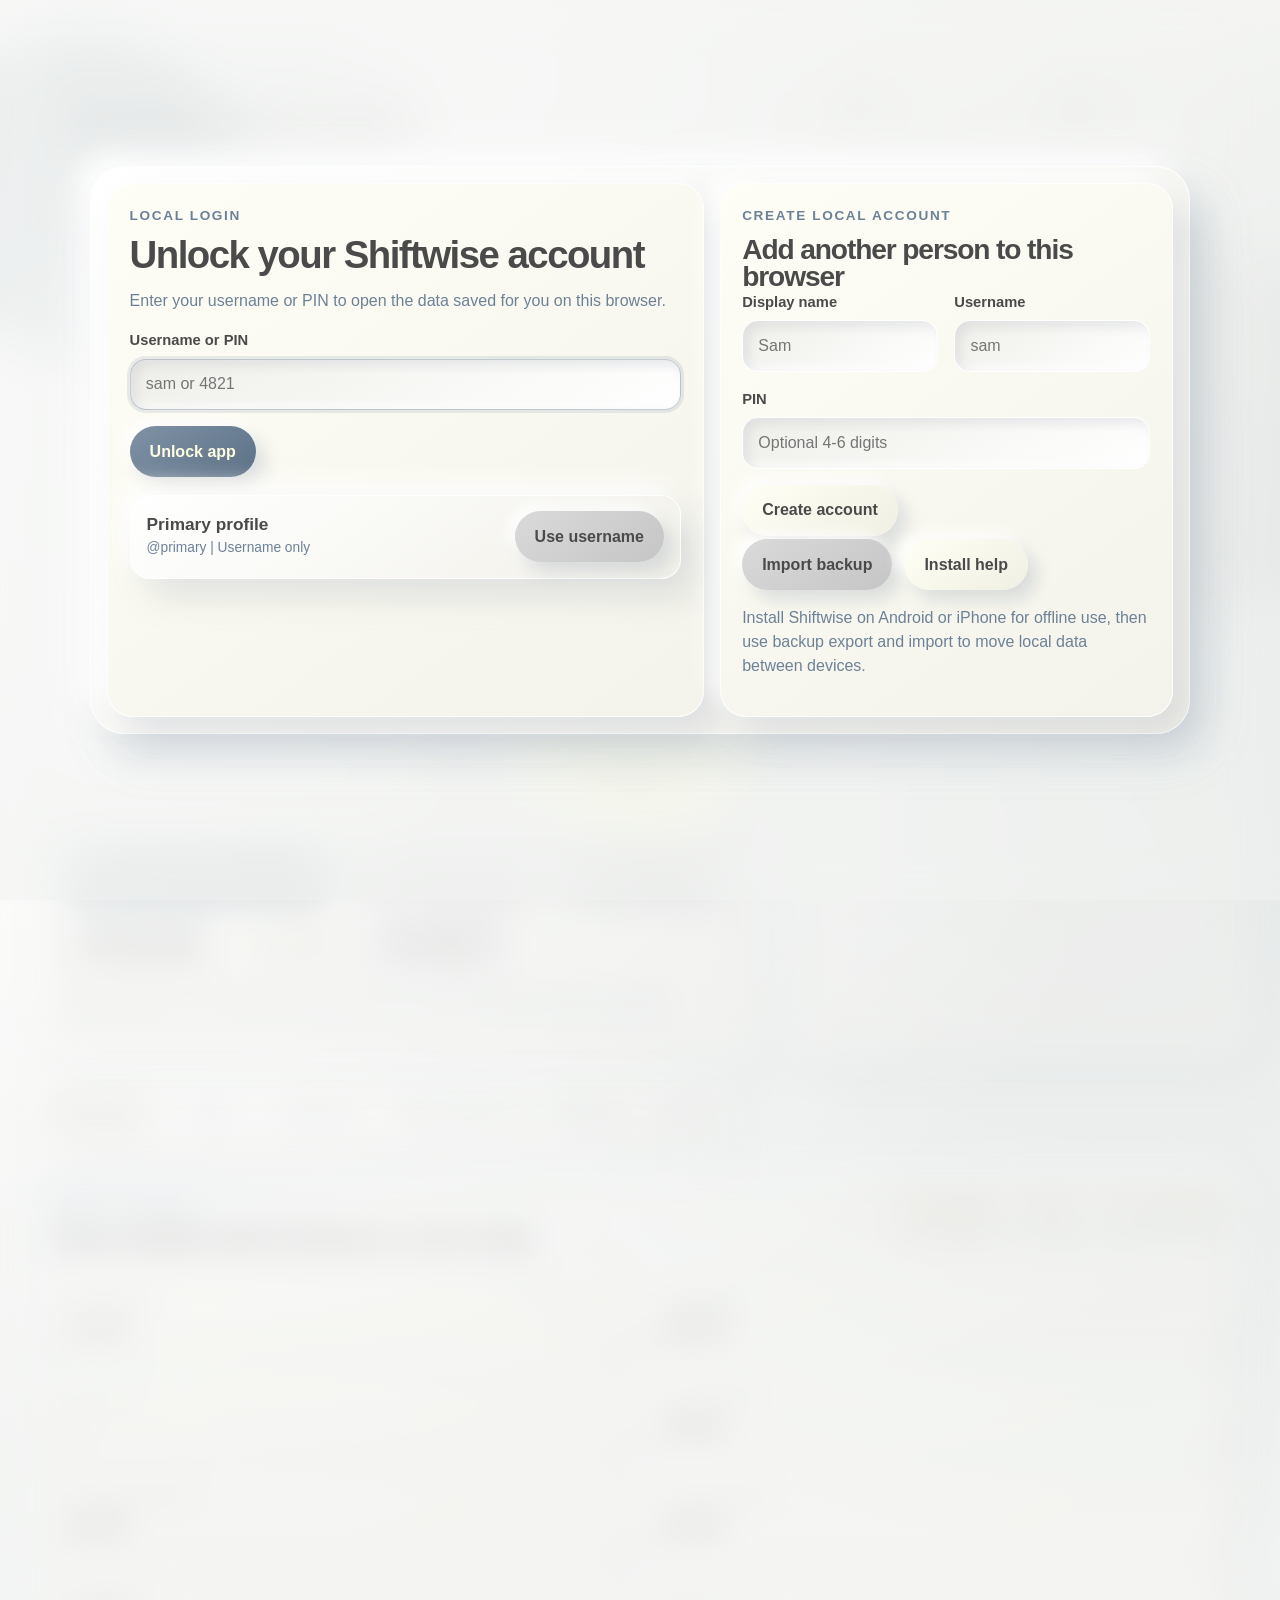
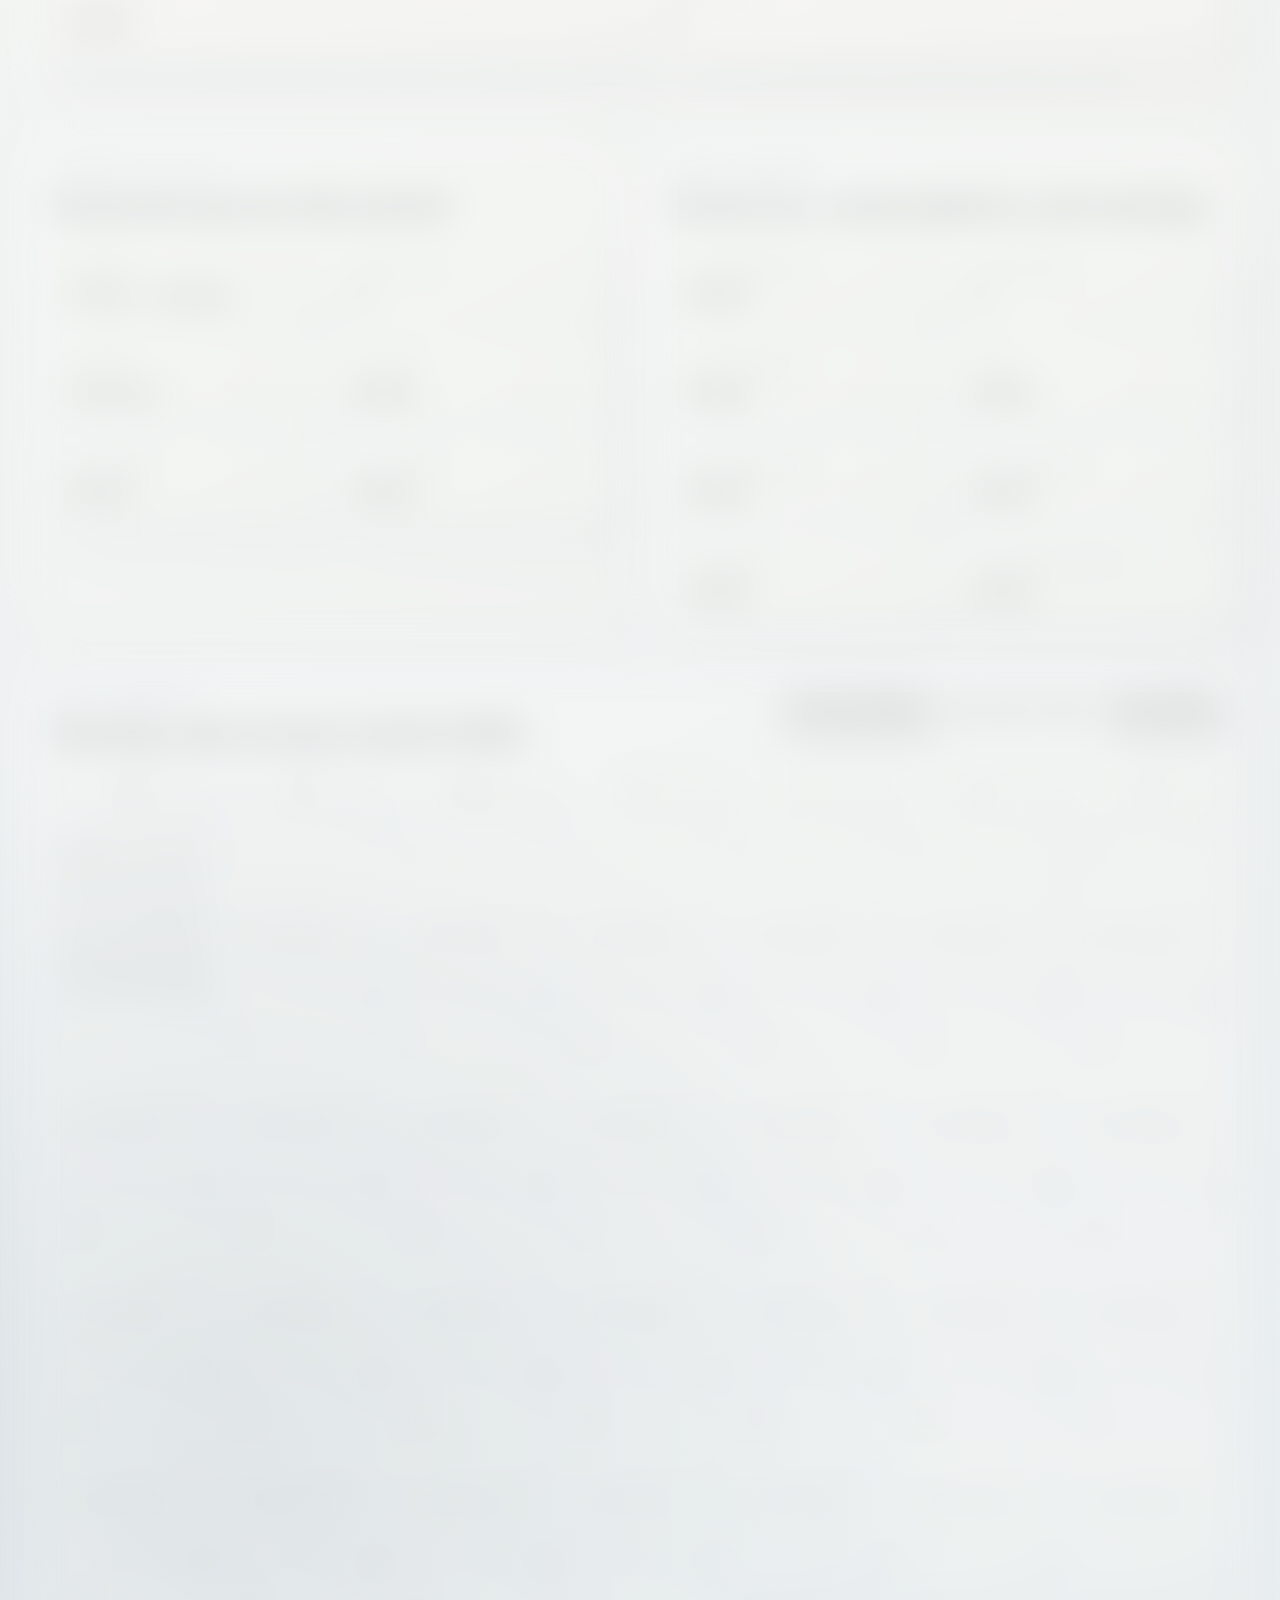
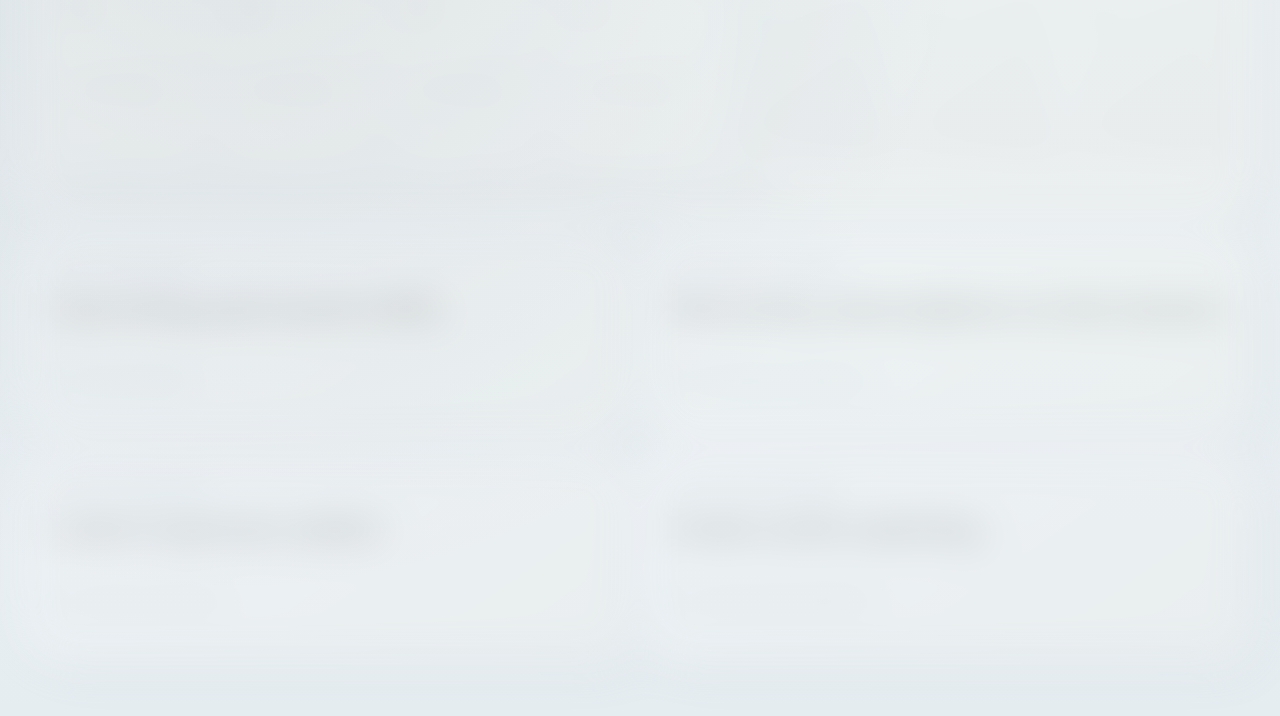
==== index.html @ 4233f2d9 "Add files via upload" ====
<!DOCTYPE html>
<html lang="en">
<head>
  <meta charset="UTF-8">
  <meta name="viewport" content="width=device-width, initial-scale=1.0, viewport-fit=cover">
  <meta name="description" content="Shiftwise AU is an award-guided pay, tax, and budget planner for Australian workers with shift tracking, subscriptions, savings goals, and offline-ready tools.">
  <meta name="theme-color" content="#fbfbf7">
  <meta name="apple-mobile-web-app-capable" content="yes">
  <meta name="apple-mobile-web-app-status-bar-style" content="black-translucent">
  <meta name="apple-mobile-web-app-title" content="Shiftwise AU">
  <title>Shiftwise AU</title>
  <link rel="manifest" href="manifest.webmanifest">
  <link rel="apple-touch-icon" href="assets/icon-192.png">
  <link rel="stylesheet" href="styles.css">
</head>
<body>
  <div class="ambient ambient-one"></div>
  <div class="ambient ambient-two"></div>
  <div class="ambient ambient-three"></div>

  <div class="login-shell hidden" id="loginShell">
    <section class="login-card">
      <div class="login-copy-pane">
        <p class="eyebrow">Local login</p>
        <h2 class="login-title">Unlock your Shiftwise account</h2>
        <p class="field-help">
          Enter your username or PIN to open the data saved for you on this browser.
        </p>
        <div class="status-banner login-status hidden" id="loginStatus"></div>

        <form class="login-form" id="loginForm">
          <label class="field field-span">
            <span>Username or PIN</span>
            <input autocomplete="username" name="credential" placeholder="sam or 4821" type="text">
          </label>

          <div class="compact-form-actions field-span">
            <button class="button primary-button" type="submit">Unlock app</button>
          </div>
        </form>

        <div class="login-account-list" id="loginAccountList"></div>
      </div>

      <div class="login-side">
        <p class="section-kicker">Create local account</p>
        <h3 class="login-side-title">Add another person to this browser</h3>

        <form class="compact-form" id="loginCreateForm">
          <label class="field">
            <span>Display name</span>
            <input name="displayName" placeholder="Sam" required type="text">
          </label>

          <label class="field">
            <span>Username</span>
            <input autocapitalize="off" name="username" placeholder="sam" required type="text">
          </label>

          <label class="field field-span">
            <span>PIN</span>
            <input inputmode="numeric" name="pin" placeholder="Optional 4-6 digits" type="password">
          </label>

          <div class="compact-form-actions field-span">
            <button class="button secondary-button" type="submit">Create account</button>
          </div>
        </form>

        <div class="compact-form-actions login-side-actions">
          <button class="button ghost-button" id="loginImportDataButton" type="button">Import backup</button>
          <button class="button secondary-button" id="loginInstallAppButton" type="button">Install app</button>
        </div>

        <p class="field-help">
          Install Shiftwise on Android or iPhone for offline use, then use backup export and import to move local data between devices.
        </p>
      </div>
    </section>
  </div>

  <header class="hero">
    <div class="hero-copy">
      <p class="eyebrow">Award-guided pay and budget planner</p>
      <h1>Shiftwise AU</h1>
      <p class="hero-text">
        Record the exact hourly rates from Fair Work before you enter shifts, then track gross pay,
        estimated tax, expenses, subscriptions, savings, and debts in one local-first dashboard.
      </p>

      <section class="profile-panel account-panel">
        <div class="profile-copy">
          <p class="section-kicker">Account</p>
          <h2 class="profile-title">Signed in on this browser</h2>
          <p class="field-help">
            Each local account keeps its own award setup, holidays, shifts, expenses, subscriptions,
            savings goals, and debts. Use switch account to return to the login page.
          </p>
        </div>

        <div class="profile-controls account-controls">
          <div class="account-summary" id="activeAccountSummary"></div>

          <div class="profile-delete-row account-actions">
            <button class="button secondary-button" id="lockAppButton" type="button">Switch account</button>
            <button class="button ghost-button" id="deleteProfileButton" type="button">Delete current account</button>
          </div>
        </div>
      </section>

      <div class="hero-actions">
        <a class="button primary-button" href="https://calculate.fairwork.gov.au/FindYourAward" rel="noreferrer" target="_blank">Open Fair Work Award Finder</a>
        <a class="button ghost-button" href="https://www.ato.gov.au/tax-rates-and-codes/tax-rates-australian-residents" rel="noreferrer" target="_blank">Check ATO tax rates</a>
        <button class="button ghost-button" id="exportDataButton" type="button">Download backup</button>
        <button class="button ghost-button" id="importDataButton" type="button">Import backup</button>
        <button class="button secondary-button" id="installAppButton" type="button">Install app</button>
        <button aria-pressed="false" class="button ghost-button theme-toggle-button" id="themeToggleButton" type="button">Dark mode</button>
      </div>
      <p class="hero-helper">
        Publish this over HTTPS and users can install it like an app on Android and iPhone, keep it available offline,
        and move their local data between devices with backup import and export.
      </p>
    </div>

    <div class="hero-metrics" id="heroMetrics"></div>
  </header>

  <main class="shell">
    <input accept=".json,application/json" class="hidden" id="importDataInput" type="file">
    <div class="status-banner hidden" id="appStatus"></div>

    <nav aria-label="Finance sections" class="tab-bar">
      <button class="tab-button is-active" data-tab="dashboard" type="button">Dashboard</button>
      <button class="tab-button" data-tab="salary" type="button">Salary</button>
      <button class="tab-button" data-tab="expenses" type="button">Expenses</button>
      <button class="tab-button" data-tab="subscriptions" type="button">Subscriptions</button>
      <button class="tab-button" data-tab="savings" type="button">Savings</button>
      <button class="tab-button" data-tab="debts" type="button">Debts</button>
    </nav>

    <section class="panel is-active" data-panel="dashboard">
      <div class="panel-grid">
        <article class="card intro-card">
          <div class="section-heading">
            <div>
              <p class="section-kicker">Home dashboard</p>
              <h2>Your shifts and money in one view</h2>
            </div>
            <div class="badge-row" id="dashboardBadges"></div>
          </div>
          <div class="summary-grid" id="dashboardSummary"></div>
          <p class="card-note">
            Start here for your monthly shift calendar, expected pay, recurring bills, savings progress,
            and recent spending without opening each section one by one.
          </p>
        </article>
      </div>

      <div class="panel-grid two-up">
        <article class="card">
          <div class="section-heading">
            <div>
              <p class="section-kicker">Current pay cycle</p>
              <h2>Expected pay for this period</h2>
            </div>
          </div>
          <div class="summary-grid" id="dashboardPaySummary"></div>
        </article>

        <article class="card">
          <div class="section-heading">
            <div>
              <p class="section-kicker">Money snapshot</p>
              <h2>Expenses, subscriptions, and savings</h2>
            </div>
          </div>
          <div class="summary-grid" id="dashboardFinanceSummary"></div>
        </article>
      </div>

      <div class="panel-grid">
        <article class="card">
          <div class="section-heading">
            <div>
              <p class="section-kicker">Shift calendar</p>
              <h2>Monthly view of your saved shifts</h2>
            </div>
            <div class="calendar-nav">
              <button class="button ghost-button" data-action="calendar-prev" type="button">Previous month</button>
              <strong class="calendar-month-label" id="dashboardCalendarMonthLabel"></strong>
              <button class="button ghost-button" data-action="calendar-next" type="button">Next month</button>
            </div>
          </div>

          <div class="calendar-shell">
            <div class="calendar-grid" id="dashboardCalendarGrid"></div>
          </div>
          <p class="card-note">
            The dashboard calendar reflects every shift you saved, including overnight spillover onto the next date.
          </p>
        </article>
      </div>

      <div class="panel-grid two-up">
        <article class="card">
          <div class="section-heading">
            <div>
              <p class="section-kicker">Shift snapshot</p>
              <h2>Upcoming and recent shifts</h2>
            </div>
          </div>
          <div class="snapshot-list" id="dashboardShiftPreview"></div>
        </article>

        <article class="card">
          <div class="section-heading">
            <div>
              <p class="section-kicker">Upcoming charges</p>
              <h2>Recurring subscriptions on the horizon</h2>
            </div>
          </div>
          <div class="snapshot-list" id="dashboardSubscriptionPreview"></div>
        </article>
      </div>

      <div class="panel-grid two-up">
        <article class="card">
          <div class="section-heading">
            <div>
              <p class="section-kicker">Recent spending</p>
              <h2>Latest expenses added</h2>
            </div>
          </div>
          <div class="snapshot-list" id="dashboardExpensePreview"></div>
        </article>

        <article class="card">
          <div class="section-heading">
            <div>
              <p class="section-kicker">Savings progress</p>
              <h2>Goals worth watching</h2>
            </div>
          </div>
          <div class="snapshot-list" id="dashboardGoalPreview"></div>
        </article>
      </div>
    </section>

    <section class="panel" data-panel="salary">
      <div class="subtab-bar" aria-label="Salary workspace">
        <button class="subtab-button is-active" data-salary-view="overview" type="button">Shift overview</button>
        <button class="subtab-button" data-salary-view="setup" type="button">Salary setup</button>
        <button class="subtab-button" data-salary-view="holidays" type="button">Public holidays</button>
        <button class="subtab-button" data-salary-view="guide" type="button">Instructions</button>
      </div>

      <section class="salary-view" data-salary-panel="guide">
        <div class="panel-grid">
          <article class="card intro-card">
            <div class="section-heading">
              <div>
                <p class="section-kicker">Fair Work first</p>
                <h2>Set the award before you add shifts</h2>
              </div>
            </div>
            <ol class="guide-list">
              <li>Open the official Fair Work Award Finder and confirm the award, classification, employment type, and rate date.</li>
              <li>Copy the final hourly rates into the day, evening, overnight, weekend, and public-holiday fields in Salary Setup.</li>
              <li>Add your public holiday dates, then enter each shift with the date, time on, time off, and unpaid break minutes.</li>
            </ol>
            <p class="card-note">
              Overnight shifts are split around midnight automatically. Holiday dates and timed holiday windows are
              applied minute by minute so the public-holiday rate flows through the right hours of the shift.
            </p>
            <div class="hero-actions guide-actions">
              <a class="button primary-button" href="https://calculate.fairwork.gov.au/FindYourAward" rel="noreferrer" target="_blank">Open Fair Work Award Finder</a>
              <a class="button ghost-button" href="https://www.ato.gov.au/tax-rates-and-codes/tax-rates-australian-residents" rel="noreferrer" target="_blank">Check ATO tax rates</a>
            </div>
          </article>
        </div>
      </section>

      <section class="salary-view is-active" data-salary-panel="overview">
        <div class="panel-grid">
          <article class="card">
            <div class="section-heading">
              <div>
                <p class="section-kicker">Latest pay run</p>
                <h2>Estimated gross, tax, and net</h2>
              </div>
            </div>
            <div class="summary-grid" id="salaryPreview"></div>
            <p class="card-note">
              Tax is estimated from current ATO headline income tax rates and your saved pay frequency.
              Exact PAYG withholding can differ because of offsets, deductions, study loans, Medicare reductions,
              and payroll rounding.
            </p>
          </article>
        </div>
      </section>

      <section class="salary-view" data-salary-panel="setup">
        <div class="panel-grid">
        <article class="card">
          <div class="section-heading">
            <div>
              <p class="section-kicker">Salary setup</p>
              <h2>Award and tax profile</h2>
            </div>
          </div>

          <form class="form-grid" id="settingsForm">
            <label class="field">
              <span>Job label</span>
              <input name="jobLabel" placeholder="Cafe roster" required type="text">
            </label>

            <label class="field">
              <span>Award name</span>
              <input name="awardName" placeholder="Hospitality Industry (General) Award 2020" required type="text">
            </label>

            <label class="field">
              <span>Award code</span>
              <input name="awardCode" placeholder="MA000009" type="text">
            </label>

            <label class="field">
              <span>Classification</span>
              <input name="classification" placeholder="Food and beverage attendant grade 2" required type="text">
            </label>

            <label class="field">
              <span>Employment type</span>
              <select name="employmentType">
                <option value="casual">Casual</option>
                <option value="part-time">Part-time</option>
                <option value="full-time">Full-time</option>
              </select>
            </label>

            <label class="field">
              <span>Work state or territory</span>
              <select name="workState">
                <option value="NSW">New South Wales</option>
                <option value="ACT">Australian Capital Territory</option>
                <option value="NT">Northern Territory</option>
                <option value="QLD">Queensland</option>
                <option value="SA">South Australia</option>
                <option value="TAS">Tasmania</option>
                <option value="VIC">Victoria</option>
                <option value="WA">Western Australia</option>
              </select>
            </label>

            <label class="field">
              <span>Rates current from</span>
              <input name="rateDate" required type="date">
            </label>

            <label class="field">
              <span>Pay frequency</span>
              <select name="payFrequency">
                <option value="weekly">Weekly</option>
                <option selected value="fortnightly">Fortnightly</option>
                <option value="monthly">Monthly</option>
              </select>
            </label>

            <label class="field">
              <span>Pay cycle anchor</span>
              <input name="cycleAnchor" required type="date">
            </label>

            <label class="field">
              <span>Tax residency</span>
              <select name="taxResidency">
                <option value="resident">Australian resident</option>
                <option value="foreignResident">Foreign resident</option>
                <option value="workingHolidayMaker">Working holiday maker</option>
              </select>
            </label>

            <label class="field checkbox-field">
              <input checked name="includeMedicare" type="checkbox">
              <span>Add 2% Medicare levy to resident tax estimates</span>
            </label>

            <label class="field checkbox-field">
              <input checked name="hasTFN" type="checkbox">
              <span>TFN quoted for this job</span>
            </label>

            <label class="field">
              <span>Evening starts</span>
              <input name="eveningStart" required type="time">
            </label>

            <label class="field">
              <span>Overnight starts</span>
              <input name="overnightStart" required type="time">
            </label>

            <label class="field">
              <span>Day starts again</span>
              <input name="dayStart" required type="time">
            </label>

            <div class="field field-span">
              <span>Hourly rates copied from Fair Work</span>
              <p class="field-help">
                Enter the final hourly rates in dollars. If evening or overnight is the same as the ordinary rate,
                you can leave it blank and Shiftwise will fall back to the ordinary rate for that day type.
              </p>

              <div class="rate-matrix">
                <div class="rate-row rate-header">
                  <span>Day type</span>
                  <span>Day</span>
                  <span>Evening</span>
                  <span>Overnight</span>
                </div>

                <div class="rate-row">
                  <span>Weekday</span>
                  <input min="0" name="weekdayDay" step="0.01" type="number">
                  <input min="0" name="weekdayEvening" step="0.01" type="number">
                  <input min="0" name="weekdayOvernight" step="0.01" type="number">
                </div>

                <div class="rate-row">
                  <span>Saturday</span>
                  <input min="0" name="saturdayDay" step="0.01" type="number">
                  <input min="0" name="saturdayEvening" step="0.01" type="number">
                  <input min="0" name="saturdayOvernight" step="0.01" type="number">
                </div>

                <div class="rate-row">
                  <span>Sunday</span>
                  <input min="0" name="sundayDay" step="0.01" type="number">
                  <input min="0" name="sundayEvening" step="0.01" type="number">
                  <input min="0" name="sundayOvernight" step="0.01" type="number">
                </div>

                <div class="rate-row">
                  <span>Public holiday</span>
                  <input min="0" name="publicHolidayDay" step="0.01" type="number">
                  <input min="0" name="publicHolidayEvening" step="0.01" type="number">
                  <input min="0" name="publicHolidayOvernight" step="0.01" type="number">
                </div>
              </div>
            </div>

            <label class="field field-span">
              <span>Notes from Fair Work</span>
              <textarea name="awardNotes" placeholder="Paste the award summary, allowance reminders, or special public-holiday notes here."></textarea>
            </label>

            <div class="form-actions field-span">
              <button class="button primary-button" type="submit">Save salary setup</button>
            </div>
          </form>
        </article>
        </div>
      </section>

      <section class="salary-view" data-salary-panel="holidays">
        <div class="panel-grid">
        <article class="card">
          <div class="section-heading">
            <div>
              <p class="section-kicker">Holiday calendar</p>
              <h2>Public holiday dates</h2>
            </div>
          </div>

          <div class="preset-box">
            <p class="field-help">
              Load the official state or territory-wide public holidays for your saved work location.
              Built-in presets cover 2026 and 2027, including part-day public holidays where Fair Work lists them.
            </p>
            <div class="compact-form-actions">
              <button class="button secondary-button" data-action="load-official-holidays" type="button">Load official holidays for saved state</button>
            </div>
          </div>

          <form class="compact-form" id="holidayForm">
            <label class="field">
              <span>Date</span>
              <input name="date" required type="date">
            </label>

            <label class="field">
              <span>Label</span>
              <input name="label" placeholder="ANZAC Day" type="text">
            </label>

            <label class="field">
              <span>Starts at</span>
              <input name="startTime" type="time">
            </label>

            <label class="field">
              <span>Ends at</span>
              <input name="endTime" type="time">
            </label>

            <div class="compact-form-actions field-span">
              <button class="button secondary-button" type="submit">Add holiday</button>
            </div>
          </form>

          <div class="chip-list" id="holidayList"></div>

          <div class="section-subheading">Rate preview</div>
          <div class="rate-preview" id="ratePreview"></div>
          <p class="card-note">
            If a shift crosses midnight, the app checks each date and time window against this list so only the holiday
            portion uses the public-holiday rates. Regional or city-only holidays that are not part of the built-in presets can still be added manually here.
          </p>
        </article>
      </div>
      </section>

      <section class="salary-view is-active" data-salary-panel="overview">
      <div class="panel-grid two-up">
        <article class="card">
          <div class="section-heading">
            <div>
              <p class="section-kicker">Shift entry</p>
              <h2>Add time on, time off, and break minutes</h2>
            </div>
          </div>

          <form class="compact-form" id="shiftForm">
            <label class="field">
              <span>Date</span>
              <input name="date" required type="date">
            </label>

            <label class="field">
              <span>Time on</span>
              <input name="startTime" required type="time">
            </label>

            <label class="field">
              <span>Time off</span>
              <input name="endTime" required type="time">
            </label>

            <label class="field">
              <span>Break minutes</span>
              <input min="0" name="breakMinutes" required step="1" type="number">
            </label>

            <label class="field field-span">
              <span>Shift note</span>
              <input name="notes" placeholder="Optional: closing shift, opening prep, public holiday event" type="text">
            </label>

            <div class="compact-form-actions field-span">
              <button class="button primary-button" type="submit">Save shift</button>
            </div>
          </form>

          <p class="card-note">
            If the finish time is earlier than the start time, Shiftwise treats it as an overnight shift into the next day.
            Unpaid break minutes are spread proportionally across the shift because the exact break timing is usually not on the payslip.
          </p>
        </article>

        <article class="card">
          <div class="section-heading">
            <div>
              <p class="section-kicker">Pay periods</p>
              <h2>Grouped by your saved pay cycle</h2>
            </div>
          </div>
          <div class="pay-period-list" id="payPeriodList"></div>
        </article>
      </div>

      <article class="card">
        <div class="section-heading">
          <div>
            <p class="section-kicker">Shift calendar</p>
            <h2>Monthly view of your saved shifts</h2>
          </div>
          <div class="calendar-nav">
            <button class="button ghost-button" data-action="calendar-prev" type="button">Previous month</button>
            <strong class="calendar-month-label" id="calendarMonthLabel"></strong>
            <button class="button ghost-button" data-action="calendar-next" type="button">Next month</button>
          </div>
        </div>

        <div class="calendar-shell">
          <div class="calendar-grid" id="calendarGrid"></div>
        </div>
        <p class="card-note">
          The calendar reflects the shifts you added and shows overnight shifts on each date they touch.
        </p>
      </article>

      <article class="card">
        <div class="section-heading">
          <div>
            <p class="section-kicker">Shift ledger</p>
            <h2>Every saved shift and its rate breakdown</h2>
          </div>
        </div>
        <div class="entry-list" id="shiftList"></div>
      </article>
      </section>
    </section>

    <section class="panel" data-panel="expenses">
      <div class="panel-grid two-up">
        <article class="card">
          <div class="section-heading">
            <div>
              <p class="section-kicker">Expense tracker</p>
              <h2>Log spending by date and category</h2>
            </div>
          </div>

          <form class="compact-form" id="expenseForm">
            <label class="field">
              <span>Date</span>
              <input name="date" required type="date">
            </label>

            <label class="field">
              <span>Category</span>
              <input name="category" placeholder="Groceries" required type="text">
            </label>

            <label class="field">
              <span>Amount</span>
              <input min="0" name="amount" required step="0.01" type="number">
            </label>

            <label class="field">
              <span>Merchant</span>
              <input name="merchant" placeholder="Woolworths" type="text">
            </label>

            <label class="field field-span">
              <span>Note</span>
              <input name="note" placeholder="Optional note" type="text">
            </label>

            <div class="compact-form-actions field-span">
              <button class="button primary-button" type="submit">Add expense</button>
            </div>
          </form>
        </article>

        <article class="card">
          <div class="section-heading">
            <div>
              <p class="section-kicker">Spend snapshot</p>
              <h2>This month and the last 30 days</h2>
            </div>
          </div>
          <div class="summary-grid" id="expenseSummary"></div>
        </article>
      </div>

      <article class="card">
        <div class="section-heading">
          <div>
            <p class="section-kicker">Expense list</p>
            <h2>Recent spending</h2>
          </div>
        </div>
        <div class="entry-list" id="expenseList"></div>
      </article>
    </section>

    <section class="panel" data-panel="subscriptions">
      <div class="panel-grid two-up">
        <article class="card">
          <div class="section-heading">
            <div>
              <p class="section-kicker">Subscription tracker</p>
              <h2>Keep recurring charges visible</h2>
            </div>
          </div>

          <form class="compact-form" id="subscriptionForm">
            <label class="field">
              <span>Name</span>
              <input name="name" placeholder="Spotify" required type="text">
            </label>

            <label class="field">
              <span>Amount</span>
              <input min="0" name="amount" required step="0.01" type="number">
            </label>

            <label class="field">
              <span>Frequency</span>
              <select name="frequency">
                <option value="weekly">Weekly</option>
                <option value="fortnightly">Fortnightly</option>
                <option selected value="monthly">Monthly</option>
                <option value="quarterly">Quarterly</option>
                <option value="yearly">Yearly</option>
              </select>
            </label>

            <label class="field">
              <span>Next charge</span>
              <input name="nextCharge" required type="date">
            </label>

            <label class="field field-span">
              <span>Note</span>
              <input name="note" placeholder="Plan, family share, cancellation date" type="text">
            </label>

            <div class="compact-form-actions field-span">
              <button class="button primary-button" type="submit">Add subscription</button>
            </div>
          </form>
        </article>

        <article class="card">
          <div class="section-heading">
            <div>
              <p class="section-kicker">Recurring cost summary</p>
              <h2>Monthly, yearly, and next 30 days</h2>
            </div>
          </div>
          <div class="summary-grid" id="subscriptionSummary"></div>
        </article>
      </div>

      <article class="card">
        <div class="section-heading">
          <div>
            <p class="section-kicker">Subscription list</p>
            <h2>Upcoming charges</h2>
          </div>
        </div>
        <div class="entry-list" id="subscriptionList"></div>
      </article>
    </section>

    <section class="panel" data-panel="savings">
      <div class="panel-grid two-up">
        <article class="card">
          <div class="section-heading">
            <div>
              <p class="section-kicker">Savings tracker</p>
              <h2>Save toward goals with a running pace</h2>
            </div>
          </div>

          <form class="compact-form" id="savingsForm">
            <label class="field">
              <span>Goal name</span>
              <input name="name" placeholder="Emergency fund" required type="text">
            </label>

            <label class="field">
              <span>Target amount</span>
              <input min="0" name="targetAmount" required step="0.01" type="number">
            </label>

            <label class="field">
              <span>Saved so far</span>
              <input min="0" name="currentAmount" required step="0.01" type="number">
            </label>

            <label class="field">
              <span>Planned monthly contribution</span>
              <input min="0" name="monthlyContribution" required step="0.01" type="number">
            </label>

            <label class="field field-span">
              <span>Target date</span>
              <input name="targetDate" type="date">
            </label>

            <div class="compact-form-actions field-span">
              <button class="button primary-button" type="submit">Add savings goal</button>
            </div>
          </form>
        </article>

        <article class="card">
          <div class="section-heading">
            <div>
              <p class="section-kicker">Goal summary</p>
              <h2>Saved, target, and remaining</h2>
            </div>
          </div>
          <div class="summary-grid" id="savingsSummary"></div>
        </article>
      </div>

      <article class="card">
        <div class="section-heading">
          <div>
            <p class="section-kicker">Savings goals</p>
            <h2>Progress at a glance</h2>
          </div>
        </div>
        <div class="goal-list" id="goalList"></div>
      </article>
    </section>

    <section class="panel" data-panel="debts">
      <div class="panel-grid two-up">
        <article class="card">
          <div class="section-heading">
            <div>
              <p class="section-kicker">Debt tracker</p>
              <h2>Keep balances and repayments visible</h2>
            </div>
          </div>

          <form class="compact-form" id="debtForm">
            <label class="field">
              <span>Debt name</span>
              <input name="name" placeholder="Credit card" required type="text">
            </label>

            <label class="field">
              <span>Lender or provider</span>
              <input name="provider" placeholder="ANZ" type="text">
            </label>

            <label class="field">
              <span>Current balance</span>
              <input min="0" name="balance" required step="0.01" type="number">
            </label>

            <label class="field">
              <span>Planned monthly repayment</span>
              <input min="0" name="monthlyPayment" required step="0.01" type="number">
            </label>

            <label class="field">
              <span>Interest rate %</span>
              <input min="0" name="interestRate" step="0.01" type="number">
            </label>

            <label class="field">
              <span>Next due date</span>
              <input name="dueDate" type="date">
            </label>

            <label class="field field-span">
              <span>Note</span>
              <input name="note" placeholder="Minimum payment, interest-free period, consolidation plan" type="text">
            </label>

            <div class="compact-form-actions field-span">
              <button class="button primary-button" type="submit">Add debt</button>
            </div>
          </form>
        </article>

        <article class="card">
          <div class="section-heading">
            <div>
              <p class="section-kicker">Debt summary</p>
              <h2>Balance, repayments, and due dates</h2>
            </div>
          </div>
          <div class="summary-grid" id="debtSummary"></div>
        </article>
      </div>

      <article class="card">
        <div class="section-heading">
          <div>
            <p class="section-kicker">Debt list</p>
            <h2>What you are currently paying down</h2>
          </div>
        </div>
        <div class="entry-list" id="debtList"></div>
      </article>
    </section>
  </main>

  <script defer src="script.js"></script>
</body>
</html>
---- styles.css ----
:root {
  --bg: #eef1ef;
  --surface: linear-gradient(145deg, #ffffff 0%, #f2f1ea 100%);
  --surface-strong: linear-gradient(145deg, #fffef6 0%, #f4f3eb 100%);
  --surface-line: rgba(109, 129, 150, 0.16);
  --surface-muted: linear-gradient(145deg, #dadada 0%, #c5c5c5 100%);
  --text: #4a4a4a;
  --muted: #6d8196;
  --accent: #6d8196;
  --accent-soft: #dbe4ec;
  --accent-strong: #586d82;
  --accent-cream: #ffffe3;
  --shadow: 16px 18px 34px rgba(109, 129, 150, 0.18), -10px -10px 22px rgba(255, 255, 255, 0.92);
  --shadow-strong: 18px 22px 46px rgba(109, 129, 150, 0.22), -14px -14px 28px rgba(255, 255, 255, 0.96);
  --shadow-inset: inset 5px 5px 12px rgba(187, 191, 198, 0.34), inset -4px -4px 10px rgba(255, 255, 255, 0.9);
  --shadow-button: 9px 10px 18px rgba(109, 129, 150, 0.22), -6px -6px 14px rgba(255, 255, 255, 0.92);
  --radius-xl: 34px;
  --radius-lg: 26px;
  --radius-md: 20px;
  --radius-sm: 16px;
  --font-body: "Aptos", "Trebuchet MS", "Gill Sans", sans-serif;
  --font-display: "Aptos", "Trebuchet MS", "Gill Sans", sans-serif;
}

* {
  box-sizing: border-box;
}

html {
  scroll-behavior: smooth;
}

body {
  margin: 0;
  min-height: 100vh;
  min-height: 100dvh;
  background:
    radial-gradient(circle at 12% 10%, rgba(255, 255, 255, 0.9) 0, rgba(255, 255, 255, 0.48) 14%, transparent 30%),
    radial-gradient(circle at 88% 16%, rgba(109, 129, 150, 0.14) 0, rgba(109, 129, 150, 0.08) 12%, transparent 27%),
    radial-gradient(circle at 18% 78%, rgba(109, 129, 150, 0.14) 0, rgba(109, 129, 150, 0.08) 10%, transparent 23%),
    linear-gradient(180deg, #fbfbf7 0%, #f1f3f2 48%, #e6edf1 100%);
  color: var(--text);
  font-family: var(--font-body);
  line-height: 1.5;
  position: relative;
  -webkit-tap-highlight-color: transparent;
}

body[data-theme="dark"] {
  --bg: #171b20;
  --surface: linear-gradient(145deg, #262c33 0%, #1a1f25 100%);
  --surface-strong: linear-gradient(145deg, #2e353d 0%, #20262d 100%);
  --surface-line: rgba(255, 255, 255, 0.06);
  --surface-muted: linear-gradient(145deg, #404955 0%, #28303a 100%);
  --text: #f0f3f6;
  --muted: #b6c2ce;
  --accent: #9db1c5;
  --accent-soft: #344150;
  --accent-strong: #d8e5f1;
  --accent-cream: #ffffe3;
  --shadow: 16px 18px 34px rgba(7, 10, 14, 0.58), -10px -10px 22px rgba(57, 66, 77, 0.18);
  --shadow-strong: 20px 24px 48px rgba(4, 6, 10, 0.64), -14px -14px 28px rgba(58, 67, 79, 0.2);
  --shadow-inset: inset 8px 8px 16px rgba(11, 13, 17, 0.66), inset -5px -5px 12px rgba(61, 71, 82, 0.12);
  --shadow-button: 10px 12px 20px rgba(5, 8, 12, 0.6), -6px -6px 14px rgba(60, 70, 81, 0.16);
  background:
    radial-gradient(circle at 15% 14%, rgba(157, 177, 197, 0.16) 0, rgba(157, 177, 197, 0.08) 12%, transparent 26%),
    radial-gradient(circle at 82% 18%, rgba(255, 255, 227, 0.1) 0, rgba(255, 255, 227, 0.04) 10%, transparent 24%),
    radial-gradient(circle at 22% 82%, rgba(109, 129, 150, 0.18) 0, rgba(109, 129, 150, 0.08) 10%, transparent 22%),
    linear-gradient(180deg, #20252c 0%, #171b20 54%, #121519 100%);
  color-scheme: dark;
}

body,
.hero-copy,
.hero-metrics,
.login-card,
.login-copy-pane,
.login-side,
.card,
.tab-bar,
.subtab-bar,
.status-banner,
.profile-panel,
.profile-controls,
.login-account-item,
.account-summary,
.account-detail,
.preset-box,
.metric-card,
.summary-card,
.pay-stat,
.entry-card,
.goal-card,
.period-card,
.snapshot-item,
.calendar-day-name,
.calendar-cell,
.button,
.field input,
.field select,
.field textarea,
.checkbox-field,
.chip,
.badge,
.progress-shell,
.progress-fill {
  transition: background 220ms ease, color 220ms ease, box-shadow 220ms ease, border-color 220ms ease;
}

.hero,
.shell {
  transition: filter 220ms ease, opacity 220ms ease;
}

body[data-theme="dark"] ::placeholder {
  color: rgba(230, 236, 241, 0.42);
}

.ambient {
  border-radius: 999px;
  filter: blur(18px);
  pointer-events: none;
  position: fixed;
  z-index: -1;
}

.ambient-one {
  background: rgba(109, 129, 150, 0.14);
  height: 20rem;
  left: -5rem;
  top: 2rem;
  width: 20rem;
}

.ambient-two {
  background: rgba(203, 203, 203, 0.34);
  height: 22rem;
  right: -7rem;
  top: 16rem;
  width: 22rem;
}

.ambient-three {
  background: rgba(255, 255, 227, 0.72);
  bottom: 4rem;
  height: 16rem;
  left: 50%;
  transform: translateX(-50%);
  width: 16rem;
}

body[data-theme="dark"] .ambient-one {
  background: rgba(109, 129, 150, 0.24);
}

body[data-theme="dark"] .ambient-two {
  background: rgba(203, 203, 203, 0.12);
}

body[data-theme="dark"] .ambient-three {
  background: rgba(255, 255, 227, 0.14);
}

body.is-locked {
  overflow: hidden;
}

body.is-locked .hero,
body.is-locked .shell {
  filter: blur(18px);
  opacity: 0.24;
  pointer-events: none;
  user-select: none;
}

.login-shell {
  align-items: center;
  background: rgba(242, 244, 242, 0.52);
  backdrop-filter: blur(20px);
  display: flex;
  inset: 0;
  justify-content: center;
  overflow-y: auto;
  padding: 1.2rem;
  position: fixed;
  z-index: 40;
}

.login-card {
  background: var(--surface);
  border: 1px solid rgba(255, 255, 255, 0.9);
  border-radius: var(--radius-xl);
  box-shadow: var(--shadow-strong);
  display: grid;
  gap: 1rem;
  grid-template-columns: minmax(0, 1.25fr) minmax(320px, 0.95fr);
  max-width: 1100px;
  padding: 1rem;
  width: min(100%, 1100px);
}

.login-copy-pane,
.login-side {
  background: var(--surface-strong);
  border: 1px solid rgba(255, 255, 255, 0.88);
  border-radius: var(--radius-lg);
  box-shadow: var(--shadow);
  padding: 1.35rem;
}

.login-title,
.login-side-title {
  font-family: var(--font-display);
  font-size: clamp(1.9rem, 3vw, 2.5rem);
  letter-spacing: -0.04em;
  line-height: 0.98;
  margin: 0;
}

.login-side-title {
  font-size: clamp(1.35rem, 2.2vw, 1.9rem);
}

.login-form {
  display: grid;
  gap: 1rem;
  margin-top: 1rem;
}

.login-side-actions {
  margin-top: 0.2rem;
}

.login-status {
  margin-top: 0.9rem;
}

.login-account-list {
  display: grid;
  gap: 0.85rem;
  margin-top: 1.1rem;
}

.login-account-item {
  align-items: center;
  background: var(--surface);
  border: 1px solid rgba(255, 255, 255, 0.9);
  border-radius: var(--radius-md);
  box-shadow: var(--shadow);
  display: flex;
  gap: 1rem;
  justify-content: space-between;
  padding: 0.95rem 1rem;
}

.login-account-copy {
  min-width: 0;
}

.login-account-copy strong {
  display: block;
  font-family: var(--font-display);
  font-size: 1.08rem;
  line-height: 1.05;
}

.hero,
.shell {
  margin: 0 auto;
  max-width: 1260px;
  padding-inline: 1.2rem;
}

.hero {
  display: grid;
  gap: 1.5rem;
  grid-template-columns: minmax(0, 1.5fr) minmax(320px, 0.95fr);
  padding-block: 2rem 1.3rem;
}

.hero-copy,
.hero-metrics,
.card,
.tab-bar,
.status-banner {
  background: var(--surface);
  border: 1px solid rgba(255, 255, 255, 0.88);
  box-shadow: var(--shadow);
}

.hero-copy,
.hero-metrics,
.card,
.status-banner {
  border-radius: var(--radius-xl);
}

.hero-copy {
  overflow: hidden;
  padding: 2rem;
  position: relative;
}

.hero-copy::after {
  background: radial-gradient(circle at top left, rgba(109, 129, 150, 0.2), rgba(255, 255, 227, 0));
  content: "";
  inset: 0 auto auto 0;
  pointer-events: none;
  position: absolute;
  width: 45%;
  height: 100%;
}

body[data-theme="dark"] .hero-copy::after {
  background: radial-gradient(circle at top left, rgba(157, 177, 197, 0.2), rgba(255, 255, 227, 0.03));
}

.eyebrow,
.section-kicker {
  color: var(--accent);
  font-size: 0.85rem;
  font-weight: 700;
  letter-spacing: 0.12em;
  margin: 0 0 0.6rem;
  text-transform: uppercase;
}

.hero h1,
.section-heading h2 {
  font-family: var(--font-display);
  font-size: clamp(2.2rem, 5vw, 4.3rem);
  font-weight: 700;
  letter-spacing: -0.05em;
  line-height: 0.96;
  margin: 0;
}

.section-heading h2 {
  font-size: clamp(1.5rem, 2.6vw, 2.05rem);
  line-height: 1.1;
}

.hero-text,
.card-note,
.field-help {
  color: var(--muted);
}

.hero-text {
  font-size: 1.06rem;
  margin: 1rem 0 0;
  max-width: 42rem;
}

.profile-panel {
  background: linear-gradient(145deg, rgba(255, 255, 255, 0.92), rgba(245, 244, 237, 0.96));
  border: 1px solid rgba(255, 255, 255, 0.88);
  border-radius: var(--radius-lg);
  box-shadow: var(--shadow);
  display: grid;
  gap: 1rem;
  grid-template-columns: minmax(260px, 0.95fr) minmax(360px, 1.25fr);
  margin-top: 1.4rem;
  padding: 1rem;
  position: relative;
  z-index: 1;
}

.profile-title {
  font-family: var(--font-display);
  font-size: 1.35rem;
  line-height: 1.1;
  margin: 0;
}

.profile-copy .field-help {
  margin-bottom: 0;
  margin-top: 0.45rem;
  max-width: 30rem;
}

.profile-controls,
.profile-form {
  display: grid;
  gap: 0.9rem;
}

.profile-controls {
  align-content: start;
  background: var(--surface-strong);
  border: 1px solid rgba(255, 255, 255, 0.86);
  border-radius: var(--radius-md);
  box-shadow: var(--shadow-inset);
  padding: 1rem;
}

.profile-form {
  align-items: end;
  grid-template-columns: minmax(0, 1fr) minmax(180px, auto);
}

.field-grow {
  min-width: 0;
}

.profile-form .button {
  min-height: 3rem;
  white-space: nowrap;
}

.profile-delete-row {
  border-top: 1px solid rgba(109, 129, 150, 0.12);
  display: grid;
  gap: 0.75rem;
  padding-top: 0.9rem;
}

.profile-delete-row .field-help {
  margin: 0;
}

.profile-delete-row .button {
  justify-self: start;
  min-height: 3rem;
  white-space: nowrap;
}

.account-summary {
  background: var(--surface-strong);
  border: 1px solid rgba(255, 255, 255, 0.88);
  border-radius: var(--radius-md);
  box-shadow: var(--shadow-inset);
  display: grid;
  gap: 1rem;
  padding: 1rem;
}

.account-summary-head {
  align-items: center;
  display: flex;
  flex-wrap: wrap;
  gap: 0.85rem;
  justify-content: space-between;
}

.account-name {
  font-family: var(--font-display);
  font-size: 1.55rem;
  line-height: 1.02;
  margin: 0.2rem 0 0;
}

.account-summary-grid {
  display: grid;
  gap: 0.85rem;
  grid-template-columns: repeat(3, minmax(0, 1fr));
}

.account-detail {
  background: var(--surface);
  border: 1px solid rgba(255, 255, 255, 0.88);
  border-radius: var(--radius-sm);
  box-shadow: var(--shadow);
  display: grid;
  gap: 0.3rem;
  padding: 0.9rem;
}

.account-detail span {
  color: var(--muted);
  font-size: 0.84rem;
}

.account-detail strong {
  color: var(--text);
  font-family: var(--font-display);
  font-size: 1.02rem;
  line-height: 1.14;
}

.account-summary .field-help {
  margin: 0;
  max-width: 40rem;
}

.account-actions {
  align-items: stretch;
  grid-template-columns: repeat(2, minmax(0, 1fr));
  gap: 0.85rem;
}

.account-actions .button {
  justify-self: stretch;
  min-height: 3.25rem;
  white-space: normal;
}

.hero-actions,
.form-actions,
.compact-form-actions,
.badge-row,
.chip-list {
  display: flex;
  flex-wrap: wrap;
  gap: 0.75rem;
}

.hero-actions {
  margin-top: 1.5rem;
}

.hero-helper {
  color: var(--muted);
  font-size: 0.95rem;
  margin: 1rem 0 0;
  max-width: 52rem;
}

.button {
  align-items: center;
  border: 0;
  border-radius: 999px;
  box-shadow: var(--shadow-button);
  cursor: pointer;
  display: inline-flex;
  font: inherit;
  font-weight: 700;
  gap: 0.5rem;
  justify-content: center;
  padding: 0.85rem 1.25rem;
  text-decoration: none;
  touch-action: manipulation;
  transition: transform 160ms ease, box-shadow 160ms ease, background 160ms ease;
}

.theme-toggle-button {
  min-width: 9rem;
}

.button:disabled {
  cursor: not-allowed;
  opacity: 0.55;
  transform: none;
}

.button:hover,
.button:focus-visible,
.tab-button:hover,
.tab-button:focus-visible,
.subtab-button:hover,
.subtab-button:focus-visible,
.chip-button:hover,
.chip-button:focus-visible {
  box-shadow: 12px 14px 24px rgba(109, 129, 150, 0.24), -8px -8px 18px rgba(255, 255, 255, 0.95);
  transform: translateY(-2px);
}

.primary-button {
  background: linear-gradient(145deg, #7f92a6, #5d7186);
  color: var(--accent-cream);
}

.secondary-button {
  background: linear-gradient(145deg, #fffff5, #f0efe3);
  color: var(--text);
}

.ghost-button {
  background: linear-gradient(145deg, #dadada, #c5c5c5);
  color: var(--text);
}

body[data-theme="dark"] .hero-copy,
body[data-theme="dark"] .hero-metrics,
body[data-theme="dark"] .login-card,
body[data-theme="dark"] .login-copy-pane,
body[data-theme="dark"] .login-side,
body[data-theme="dark"] .card,
body[data-theme="dark"] .tab-bar,
body[data-theme="dark"] .subtab-bar,
body[data-theme="dark"] .status-banner,
body[data-theme="dark"] .profile-panel,
body[data-theme="dark"] .profile-controls,
body[data-theme="dark"] .preset-box,
body[data-theme="dark"] .metric-card,
body[data-theme="dark"] .summary-card,
body[data-theme="dark"] .pay-stat,
body[data-theme="dark"] .entry-card,
body[data-theme="dark"] .goal-card,
body[data-theme="dark"] .period-card,
body[data-theme="dark"] .snapshot-item,
body[data-theme="dark"] .calendar-day-name,
body[data-theme="dark"] .calendar-cell,
body[data-theme="dark"] .login-account-item,
body[data-theme="dark"] .account-summary,
body[data-theme="dark"] .account-detail,
body[data-theme="dark"] .rate-matrix,
body[data-theme="dark"] .rate-preview-table {
  border-color: rgba(255, 255, 255, 0.05);
}

body[data-theme="dark"] .login-shell {
  background: rgba(10, 13, 17, 0.62);
}

body[data-theme="dark"] .profile-panel {
  background: linear-gradient(145deg, rgba(39, 45, 53, 0.96), rgba(23, 27, 32, 0.98));
}

body[data-theme="dark"] .profile-controls,
body[data-theme="dark"] .account-summary {
  background: linear-gradient(145deg, rgba(48, 56, 66, 0.96), rgba(29, 35, 42, 0.98));
}

body[data-theme="dark"] .account-detail {
  background: linear-gradient(145deg, #39434d, #252d35);
}

body[data-theme="dark"] .profile-title,
body[data-theme="dark"] .account-name,
body[data-theme="dark"] .account-detail strong {
  color: #f7fafc;
}

body[data-theme="dark"] .profile-copy .field-help,
body[data-theme="dark"] .account-detail span,
body[data-theme="dark"] .account-summary .field-help,
body[data-theme="dark"] .hero-helper {
  color: #cad5de;
}

body[data-theme="dark"] .primary-button {
  background: linear-gradient(145deg, #8ea2b7, #6b8095);
  color: #ffffff;
}

body[data-theme="dark"] .secondary-button,
body[data-theme="dark"] .ghost-button,
body[data-theme="dark"] .danger-button,
body[data-theme="dark"] .tab-button.is-active,
body[data-theme="dark"] .subtab-button.is-active {
  background: linear-gradient(145deg, #313942, #20262d);
  color: var(--text);
}

body[data-theme="dark"] .account-actions .secondary-button {
  background: linear-gradient(145deg, #8fa3b8, #6a8095);
  color: #ffffff;
}

body[data-theme="dark"] .account-actions .ghost-button {
  background: linear-gradient(145deg, #46515d, #2d353e);
  color: #f0f3f6;
}

.hero-metrics {
  align-content: start;
  display: grid;
  gap: 1rem;
  grid-template-columns: repeat(2, minmax(0, 1fr));
  padding: 1.3rem;
}

.metric-card,
.summary-card,
.pay-stat {
  background: var(--surface-strong);
  border: 1px solid rgba(255, 255, 255, 0.88);
  border-radius: var(--radius-lg);
  box-shadow: var(--shadow);
  padding: 1rem;
}

.metric-card strong,
.summary-card strong,
.pay-stat strong {
  display: block;
  font-family: var(--font-display);
  font-size: 1.5rem;
  line-height: 1.05;
  margin-top: 0.35rem;
}

.metric-card span,
.summary-card span,
.pay-stat span {
  color: var(--muted);
  display: block;
  font-size: 0.86rem;
}

.shell {
  padding-bottom: 2.4rem;
}

.status-banner {
  color: var(--accent-strong);
  margin-bottom: 1rem;
  padding: 0.95rem 1.2rem;
}

.status-banner[data-tone="error"] {
  color: #7b2b1e;
}

.hidden {
  display: none !important;
}

.tab-bar {
  border-radius: 999px;
  display: inline-flex;
  gap: 0.5rem;
  margin-bottom: 1.2rem;
  padding: 0.45rem;
  position: sticky;
  top: 0.75rem;
  z-index: 5;
}

.tab-button {
  background: transparent;
  border: 0;
  border-radius: 999px;
  color: var(--muted);
  cursor: pointer;
  font: inherit;
  font-weight: 700;
  min-height: 3.15rem;
  padding: 0.85rem 1.2rem;
}

.tab-button.is-active {
  background: linear-gradient(145deg, #fdfcf3, #ebeae1);
  box-shadow: var(--shadow-inset);
  color: var(--text);
}

.subtab-bar {
  background: var(--surface);
  border: 1px solid rgba(255, 255, 255, 0.88);
  border-radius: 999px;
  box-shadow: var(--shadow);
  display: inline-flex;
  flex-wrap: wrap;
  gap: 0.5rem;
  margin-bottom: 1rem;
  padding: 0.45rem;
}

.subtab-button {
  background: transparent;
  border: 0;
  border-radius: 999px;
  color: var(--muted);
  cursor: pointer;
  font: inherit;
  font-weight: 700;
  min-height: 3rem;
  padding: 0.8rem 1rem;
}

.subtab-button.is-active {
  background: linear-gradient(145deg, #fdfcf3, #ebeae1);
  box-shadow: var(--shadow-inset);
  color: var(--text);
}

.panel {
  display: none;
}

.panel.is-active {
  display: block;
}

.salary-view {
  display: none;
}

.salary-view.is-active {
  display: block;
}

.panel-grid {
  display: grid;
  gap: 1rem;
  grid-template-columns: repeat(12, minmax(0, 1fr));
  margin-bottom: 1rem;
}

.panel-grid > .card {
  grid-column: span 12;
}

.panel-grid.two-up > .card {
  grid-column: span 6;
}

.card {
  padding: 1.4rem;
}

.intro-card {
  background:
    radial-gradient(circle at top left, rgba(109, 129, 150, 0.16), rgba(255, 255, 227, 0) 45%),
    var(--surface);
}

.section-heading {
  align-items: start;
  display: flex;
  justify-content: space-between;
  gap: 1rem;
  margin-bottom: 1rem;
}

.section-subheading {
  color: var(--accent-strong);
  font-family: var(--font-display);
  font-size: 1.3rem;
  margin-bottom: 0.85rem;
}

.guide-list {
  margin: 0;
  padding-left: 1.15rem;
}

.guide-list li + li {
  margin-top: 0.6rem;
}

.card-note {
  margin-bottom: 0;
  margin-top: 1rem;
}

.preset-box {
  background: var(--surface-strong);
  border: 1px solid rgba(255, 255, 255, 0.88);
  border-radius: var(--radius-md);
  box-shadow: var(--shadow-inset);
  margin-bottom: 1rem;
  padding: 1rem;
}

.form-grid,
.compact-form {
  display: grid;
  gap: 1rem;
  grid-template-columns: repeat(2, minmax(0, 1fr));
}

.field {
  display: grid;
  gap: 0.45rem;
}

.field-span {
  grid-column: 1 / -1;
}

.field > span {
  font-size: 0.92rem;
  font-weight: 700;
}

.field input,
.field select,
.field textarea {
  appearance: none;
  background: linear-gradient(145deg, #efefea, #ffffff);
  border: 1px solid rgba(255, 255, 255, 0.92);
  border-radius: var(--radius-sm);
  box-shadow: var(--shadow-inset);
  color: var(--text);
  font: inherit;
  min-height: 3rem;
  padding: 0.8rem 0.95rem;
  width: 100%;
}

.field textarea {
  min-height: 8rem;
  resize: vertical;
}

.field input:focus-visible,
.field select:focus-visible,
.field textarea:focus-visible {
  border-color: rgba(109, 129, 150, 0.4);
  box-shadow: var(--shadow-inset), 0 0 0 3px rgba(109, 129, 150, 0.15);
  outline: none;
}

body[data-theme="dark"] .field input,
body[data-theme="dark"] .field select,
body[data-theme="dark"] .field textarea {
  background: linear-gradient(145deg, #1a2026, #2b333b);
  border-color: rgba(255, 255, 255, 0.05);
  color: var(--text);
}

body[data-theme="dark"] .field input:focus-visible,
body[data-theme="dark"] .field select:focus-visible,
body[data-theme="dark"] .field textarea:focus-visible {
  border-color: rgba(157, 177, 197, 0.42);
  box-shadow: var(--shadow-inset), 0 0 0 3px rgba(157, 177, 197, 0.18);
}

.checkbox-field {
  align-items: center;
  background: var(--surface-strong);
  border: 1px solid rgba(255, 255, 255, 0.9);
  border-radius: var(--radius-sm);
  box-shadow: var(--shadow-inset);
  display: flex;
  gap: 0.8rem;
  min-height: 3rem;
  padding: 0.8rem 0.95rem;
}

.checkbox-field input {
  min-height: auto;
  width: auto;
}

body[data-theme="dark"] .checkbox-field {
  background: linear-gradient(145deg, #252c33, #1d2329);
  border-color: rgba(255, 255, 255, 0.05);
}

.rate-matrix,
.rate-preview-table {
  border: 1px solid rgba(255, 255, 255, 0.88);
  border-radius: var(--radius-md);
  box-shadow: var(--shadow);
  overflow: hidden;
}

.rate-row,
.rate-preview-row {
  align-items: center;
  background: linear-gradient(145deg, #ffffff, #f1f0e8);
  display: grid;
  gap: 0.6rem;
  grid-template-columns: 1.2fr repeat(3, minmax(0, 1fr));
  padding: 0.75rem;
}

.rate-row:nth-child(even),
.rate-preview-row:nth-child(even) {
  background: linear-gradient(145deg, #f5f4ed, #ecebe3);
}

.rate-header,
.rate-preview-header {
  background: linear-gradient(145deg, #d7e1ea, #c5d2df);
  font-weight: 700;
}

body[data-theme="dark"] .rate-row,
body[data-theme="dark"] .rate-preview-row {
  background: linear-gradient(145deg, #2c333b, #20262d);
}

body[data-theme="dark"] .rate-row:nth-child(even),
body[data-theme="dark"] .rate-preview-row:nth-child(even) {
  background: linear-gradient(145deg, #252c33, #1b2026);
}

body[data-theme="dark"] .rate-header,
body[data-theme="dark"] .rate-preview-header {
  background: linear-gradient(145deg, #364554, #283340);
}

.rate-row input {
  min-height: 2.7rem;
  padding: 0.65rem 0.75rem;
}

.chip-list {
  margin-block: 1rem 1.2rem;
}

.chip-list .empty-state {
  flex-basis: 100%;
}

.chip,
.badge {
  align-items: center;
  background: linear-gradient(145deg, #eff3f7, #d6dfe7);
  border-radius: 999px;
  box-shadow: var(--shadow-button);
  color: var(--accent-strong);
  display: inline-flex;
  font-size: 0.88rem;
  gap: 0.5rem;
  padding: 0.55rem 0.8rem;
}

.chip-button {
  background: transparent;
  border: 0;
  color: inherit;
  cursor: pointer;
  font: inherit;
  font-weight: 700;
  padding: 0;
}

.badge {
  background: linear-gradient(145deg, #fffff0, #f2f0d8);
  color: var(--text);
}

body[data-theme="dark"] .chip {
  background: linear-gradient(145deg, #2d3946, #202832);
  color: var(--accent-strong);
}

body[data-theme="dark"] .badge {
  background: linear-gradient(145deg, #555030, #312d1b);
  color: #fff6c8;
}

.summary-grid {
  display: grid;
  gap: 0.85rem;
  grid-template-columns: repeat(2, minmax(0, 1fr));
}

.calendar-nav {
  align-items: center;
  display: flex;
  flex-wrap: wrap;
  gap: 0.75rem;
  justify-content: flex-end;
}

.calendar-month-label {
  font-family: var(--font-display);
  font-size: 1.2rem;
}

.calendar-shell {
  overflow-x: auto;
}

.calendar-grid {
  display: grid;
  gap: 0.75rem;
  grid-template-columns: repeat(7, minmax(148px, 1fr));
  min-width: 1040px;
}

.calendar-day-name,
.calendar-cell {
  background: var(--surface-strong);
  border: 1px solid rgba(255, 255, 255, 0.92);
  border-radius: var(--radius-lg);
  box-shadow: var(--shadow);
}

.calendar-day-name {
  color: var(--accent-strong);
  font-size: 0.9rem;
  font-weight: 700;
  padding: 0.85rem 1rem;
  text-align: center;
}

.calendar-cell {
  display: grid;
  gap: 0.7rem;
  min-height: 11rem;
  padding: 0.95rem;
}

.calendar-cell.is-outside-month {
  background: linear-gradient(145deg, #f0f0ec, #e0e0dc);
  color: var(--muted);
}

.calendar-cell.is-today {
  border-color: rgba(109, 129, 150, 0.42);
  box-shadow: var(--shadow), inset 0 0 0 2px rgba(109, 129, 150, 0.18);
}

.calendar-cell.is-holiday {
  background:
    linear-gradient(145deg, rgba(255, 255, 227, 0.96), rgba(247, 245, 222, 0.94)),
    var(--surface-strong);
}

body[data-theme="dark"] .calendar-cell.is-outside-month {
  background: linear-gradient(145deg, #20252b, #181c21);
}

body[data-theme="dark"] .calendar-cell.is-holiday {
  background:
    linear-gradient(145deg, rgba(86, 82, 50, 0.92), rgba(45, 41, 25, 0.94)),
    var(--surface-strong);
}

.calendar-cell-head {
  align-items: start;
  display: flex;
  justify-content: space-between;
  gap: 0.5rem;
}

.calendar-date {
  font-family: var(--font-display);
  font-size: 1.25rem;
  line-height: 1;
}

.calendar-day-summary {
  color: var(--muted);
  font-size: 0.82rem;
  text-align: right;
}

.calendar-items {
  display: grid;
  gap: 0.55rem;
}

.calendar-shift {
  background: linear-gradient(145deg, #e6edf2, #d3dde7);
  border-radius: var(--radius-md);
  box-shadow: var(--shadow-inset);
  padding: 0.65rem 0.7rem;
}

.calendar-shift.is-holiday {
  background: linear-gradient(145deg, #ffffef, #f3f0d6);
}

body[data-theme="dark"] .calendar-shift {
  background: linear-gradient(145deg, #31404d, #24303a);
}

body[data-theme="dark"] .calendar-shift.is-holiday {
  background: linear-gradient(145deg, #565232, #3a351f);
}

.calendar-shift-time {
  display: block;
  font-size: 0.83rem;
  font-weight: 700;
}

.calendar-shift-meta {
  color: var(--muted);
  display: block;
  font-size: 0.78rem;
  margin-top: 0.2rem;
}

.calendar-empty {
  color: var(--muted);
  font-size: 0.84rem;
  padding-top: 0.2rem;
}

.pay-period-list,
.entry-list,
.goal-list {
  display: grid;
  gap: 0.85rem;
}

.entry-card,
.goal-card,
.period-card {
  background: var(--surface-strong);
  border: 1px solid rgba(255, 255, 255, 0.88);
  border-radius: var(--radius-lg);
  box-shadow: var(--shadow);
  padding: 1rem;
}

.entry-head,
.goal-head,
.period-head {
  align-items: start;
  display: flex;
  gap: 1rem;
  justify-content: space-between;
}

.entry-head h3,
.goal-head h3,
.period-head h3 {
  font-family: var(--font-display);
  font-size: 1.3rem;
  margin: 0;
}

.entry-head p,
.goal-head p,
.period-head p,
.segment-line,
.entry-note {
  color: var(--muted);
  margin: 0.2rem 0 0;
}

.entry-amount,
.goal-amount {
  font-family: var(--font-display);
  font-size: 1.5rem;
  line-height: 1.05;
  text-align: right;
}

.period-total {
  align-items: flex-end;
  display: grid;
  gap: 0.3rem;
}

.period-total span {
  color: var(--muted);
  font-size: 0.82rem;
  font-weight: 700;
  letter-spacing: 0.06em;
  text-transform: uppercase;
}

.period-total strong {
  color: var(--text);
  display: block;
  font-family: var(--font-display);
  font-size: clamp(1.9rem, 3vw, 2.4rem);
  line-height: 0.98;
}

.entry-meta,
.period-grid {
  display: grid;
  gap: 0.75rem;
  grid-template-columns: repeat(4, minmax(0, 1fr));
  margin-top: 0.9rem;
}

.period-grid {
  grid-template-columns: repeat(3, minmax(0, 1fr));
}

.entry-meta .pay-stat,
.period-grid .pay-stat {
  padding: 0.85rem;
}

.segment-list {
  border-top: 1px solid rgba(109, 129, 150, 0.12);
  display: grid;
  gap: 0.45rem;
  margin-top: 0.9rem;
  padding-top: 0.9rem;
}

.entry-actions,
.goal-actions {
  display: flex;
  justify-content: flex-end;
  margin-top: 0.9rem;
}

.danger-button {
  background: linear-gradient(145deg, #dadada, #c5c5c5);
  color: var(--text);
}

.progress-shell {
  background: linear-gradient(145deg, #dfdfdb, #f7f7f2);
  border-radius: 999px;
  box-shadow: var(--shadow-inset);
  height: 0.8rem;
  overflow: hidden;
  width: 100%;
}

.progress-fill {
  background: linear-gradient(145deg, #86a0bb, #6d8196);
  border-radius: inherit;
  height: 100%;
}

body[data-theme="dark"] .progress-shell {
  background: linear-gradient(145deg, #161b20, #2a3139);
}

body[data-theme="dark"] .progress-fill {
  background: linear-gradient(145deg, #9ab0c4, #71869c);
}

.snapshot-list {
  display: grid;
  gap: 0.8rem;
}

.snapshot-item {
  align-items: start;
  background: var(--surface-strong);
  border: 1px solid rgba(255, 255, 255, 0.9);
  border-radius: var(--radius-lg);
  box-shadow: var(--shadow);
  display: flex;
  gap: 1rem;
  justify-content: space-between;
  padding: 1rem;
}

.snapshot-item strong {
  display: block;
  font-family: var(--font-display);
  font-size: 1.15rem;
  line-height: 1.05;
}

.snapshot-meta {
  color: var(--muted);
  font-size: 0.86rem;
  margin: 0.25rem 0 0;
}

.snapshot-value {
  font-family: var(--font-display);
  font-size: 1.25rem;
  line-height: 1.05;
  text-align: right;
}

.empty-state {
  color: var(--muted);
  padding: 0.6rem 0;
}

body[data-theme="dark"] .status-banner[data-tone="error"] {
  color: #ffb4a5;
}

@media (max-width: 1050px) {
  .hero {
    grid-template-columns: 1fr;
  }

  .login-card,
  .profile-panel {
    grid-template-columns: 1fr;
  }

  .profile-copy .field-help {
    max-width: none;
  }

  .panel-grid.two-up > .card {
    grid-column: span 12;
  }
}

@media (max-width: 760px) {
  body {
    min-height: 100dvh;
  }

  .hero,
  .shell {
    padding-inline: 0.9rem;
  }

  .hero {
    padding-top: calc(1rem + env(safe-area-inset-top));
  }

  .shell {
    padding-bottom: calc(7rem + env(safe-area-inset-bottom));
  }

  .login-shell {
    align-items: start;
    padding: calc(0.85rem + env(safe-area-inset-top)) 0.85rem calc(1rem + env(safe-area-inset-bottom));
  }

  .login-card {
    padding: 0.8rem;
  }

  .login-copy-pane,
  .login-side {
    padding: 1rem;
  }

  .hero-copy,
  .hero-metrics,
  .card {
    padding: 1.15rem;
  }

  .hero h1 {
    font-size: clamp(2.5rem, 16vw, 4rem);
  }

  .hero-metrics,
  .summary-grid,
  .entry-meta,
  .period-grid,
  .form-grid,
  .compact-form {
    grid-template-columns: 1fr;
  }

  .profile-form {
    grid-template-columns: 1fr;
  }

  .login-account-item,
  .account-summary-head {
    align-items: flex-start;
    flex-direction: column;
  }

  .account-summary-grid,
  .account-actions {
    grid-template-columns: 1fr;
  }

  .period-total {
    align-items: flex-start;
  }

  .hero-actions {
    display: grid;
    grid-template-columns: repeat(2, minmax(0, 1fr));
  }

  .hero-actions .button {
    min-height: 3.2rem;
    width: 100%;
  }

  .login-account-item .button,
  .account-actions .button {
    width: 100%;
  }

  .profile-form .button,
  .profile-delete-row .button {
    justify-self: stretch;
    white-space: normal;
  }

  .rate-row,
  .rate-preview-row {
    grid-template-columns: 1fr;
  }

  .tab-bar,
  .subtab-bar {
    width: 100%;
  }

  .tab-bar {
    backdrop-filter: blur(18px);
    bottom: calc(0.8rem + env(safe-area-inset-bottom));
    display: grid;
    grid-template-columns: repeat(6, minmax(0, 1fr));
    left: 0.9rem;
    margin-bottom: 0;
    position: fixed;
    right: 0.9rem;
    top: auto;
    z-index: 12;
  }

  .tab-button {
    font-size: 0.74rem;
    min-height: 3.1rem;
    padding: 0.7rem 0.35rem;
  }

  .subtab-bar {
    display: flex;
    flex-wrap: nowrap;
    overflow-x: auto;
    padding-bottom: 0.55rem;
    scrollbar-width: none;
  }

  .subtab-bar::-webkit-scrollbar {
    display: none;
  }

  .calendar-nav {
    justify-content: flex-start;
  }

  .calendar-grid {
    min-width: 640px;
  }

  .entry-head,
  .goal-head,
  .period-head,
  .snapshot-item {
    flex-direction: column;
  }

  .entry-amount,
  .goal-amount,
  .snapshot-value {
    text-align: left;
  }
}
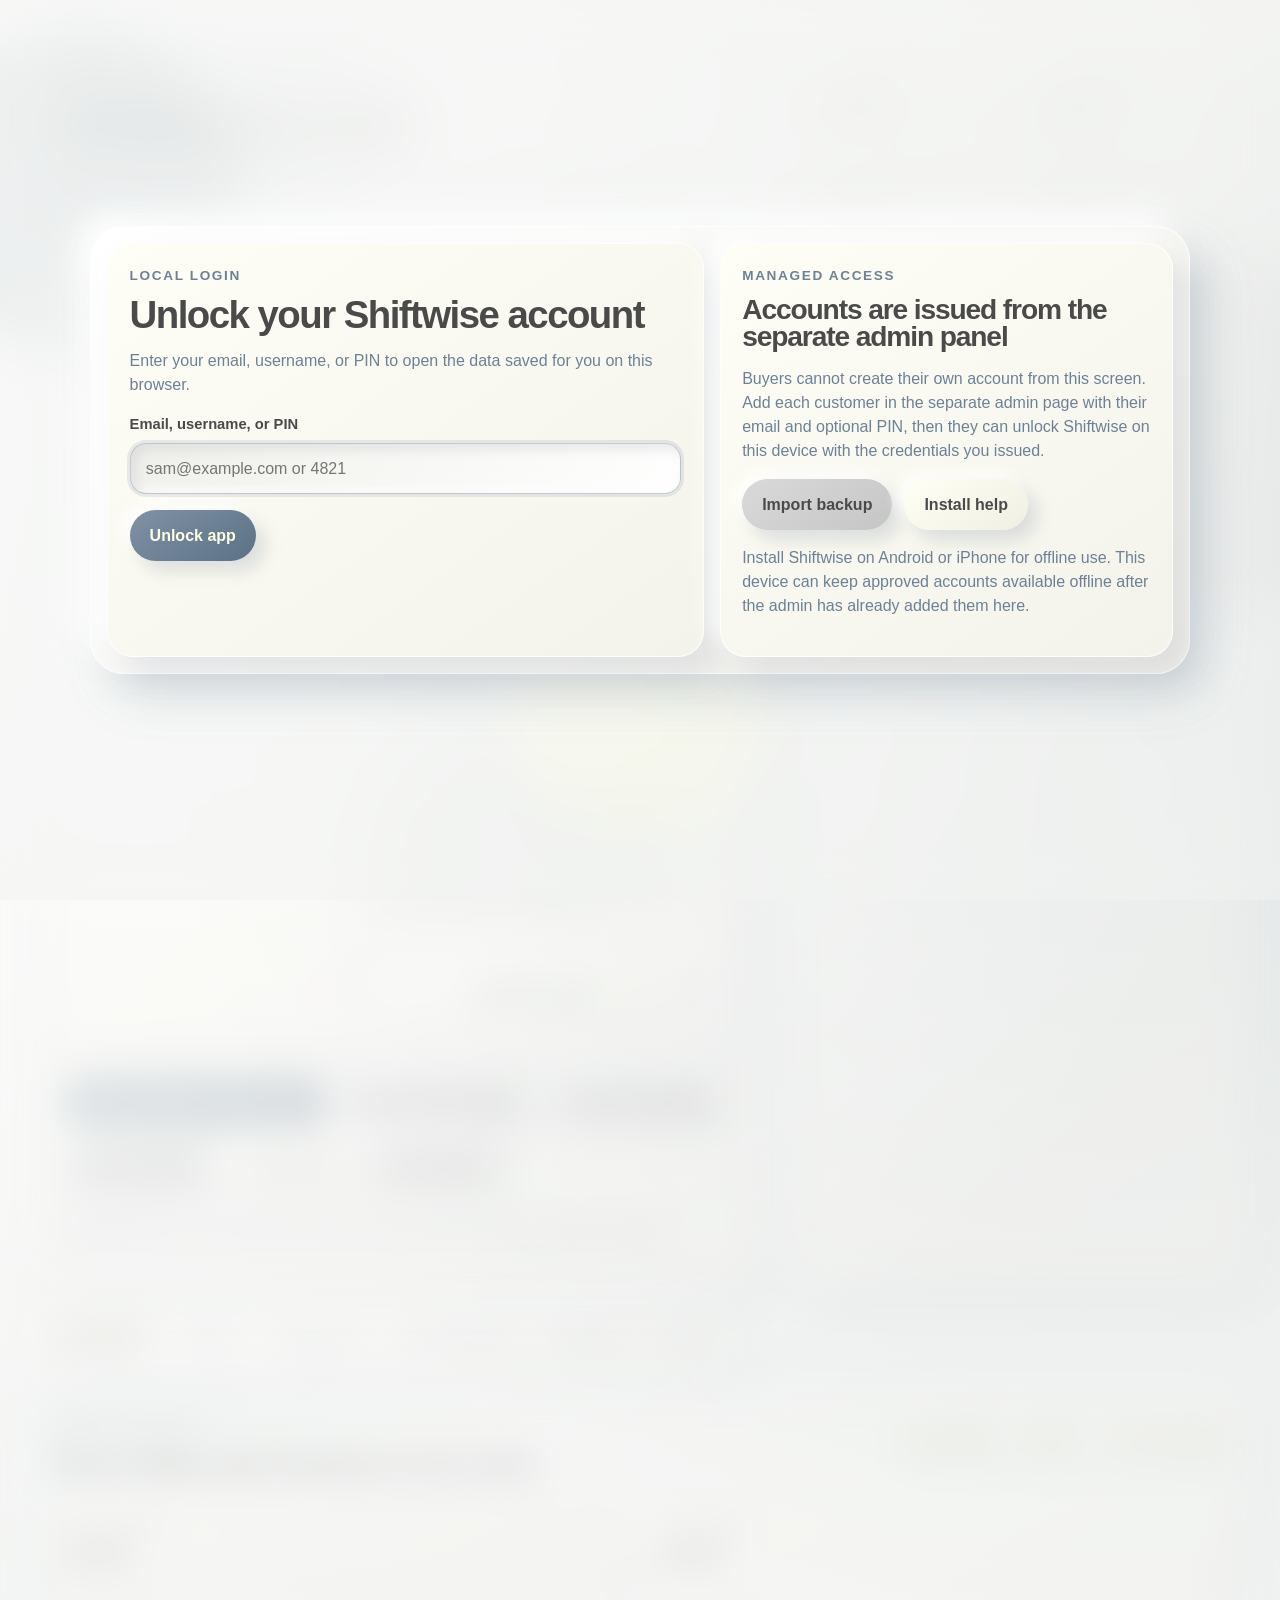
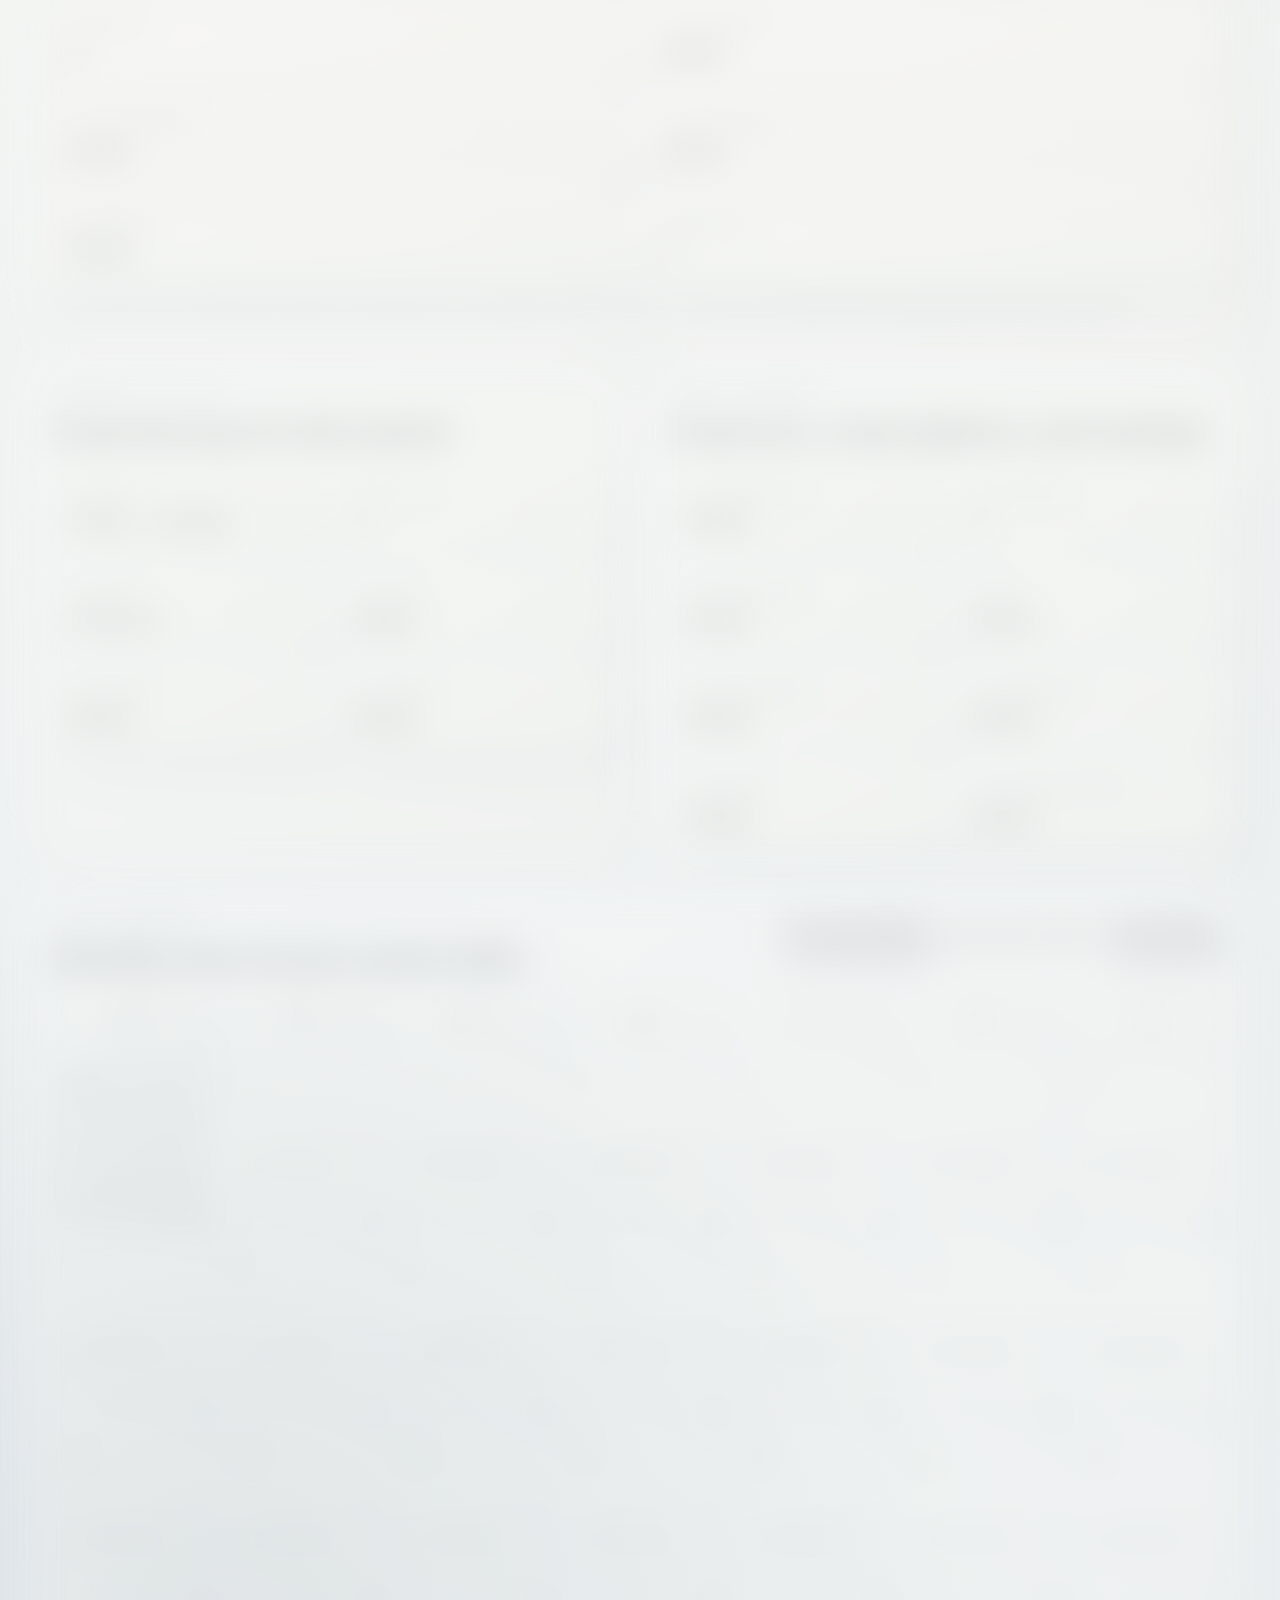
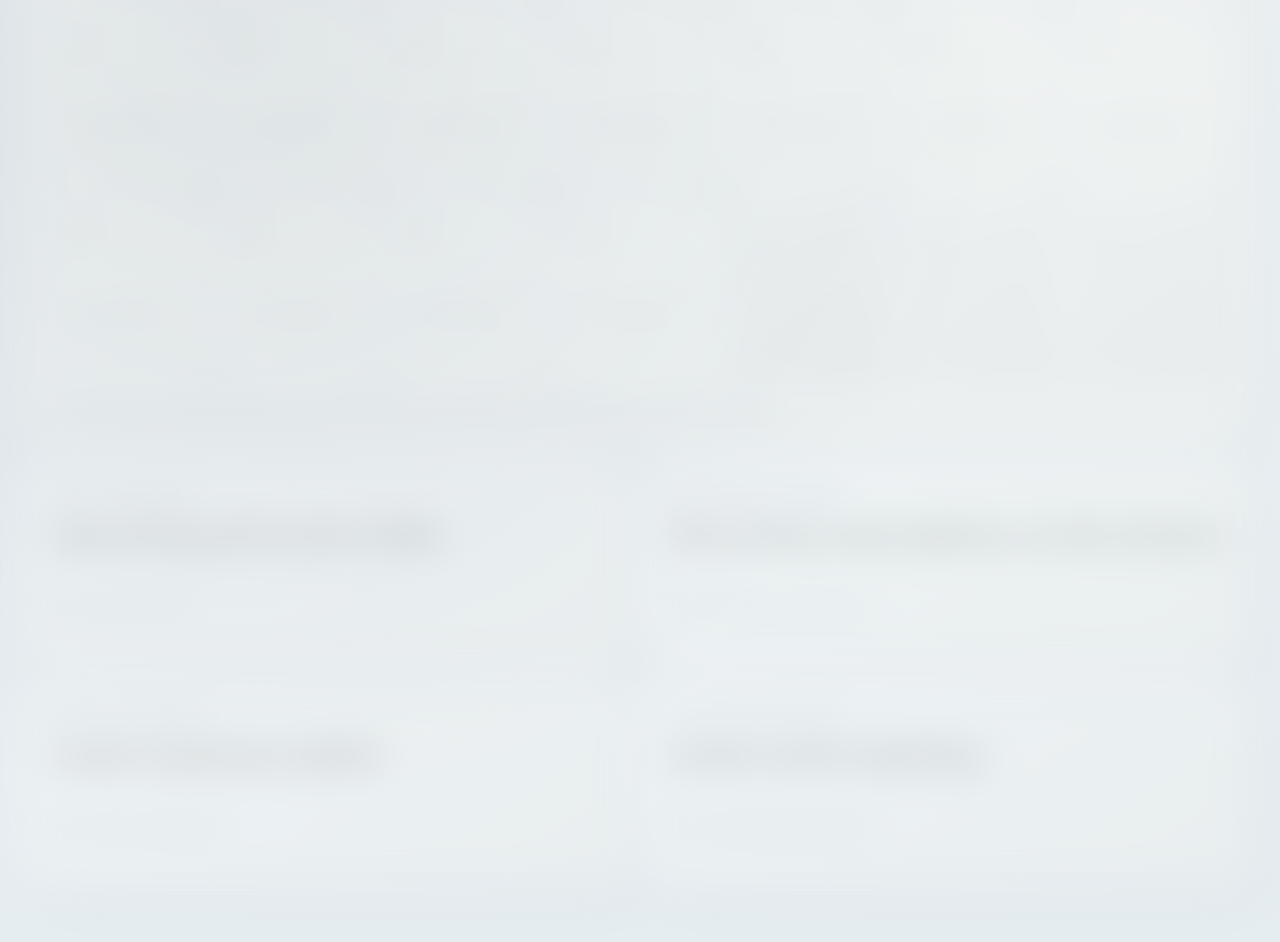
==== commit e8d8245c: "Add files via upload" ====
--- a/index.html
+++ b/index.html
@@ -13,7 +13,7 @@
   <link rel="apple-touch-icon" href="assets/icon-192.png">
   <link rel="stylesheet" href="styles.css">
 </head>
-<body>
+<body data-shiftwise-app="main">
   <div class="ambient ambient-one"></div>
   <div class="ambient ambient-two"></div>
   <div class="ambient ambient-three"></div>
@@ -24,48 +24,31 @@
         <p class="eyebrow">Local login</p>
         <h2 class="login-title">Unlock your Shiftwise account</h2>
         <p class="field-help">
-          Enter your username or PIN to open the data saved for you on this browser.
+          Enter your email, username, or PIN to open the data saved for you on this browser.
         </p>
         <div class="status-banner login-status hidden" id="loginStatus"></div>
 
         <form class="login-form" id="loginForm">
           <label class="field field-span">
-            <span>Username or PIN</span>
-            <input autocomplete="username" name="credential" placeholder="sam or 4821" type="text">
+            <span>Email, username, or PIN</span>
+            <input autocomplete="username" name="credential" placeholder="sam@example.com or 4821" type="text">
           </label>
 
           <div class="compact-form-actions field-span">
             <button class="button primary-button" type="submit">Unlock app</button>
           </div>
         </form>
-
-        <div class="login-account-list" id="loginAccountList"></div>
       </div>
 
       <div class="login-side">
-        <p class="section-kicker">Create local account</p>
-        <h3 class="login-side-title">Add another person to this browser</h3>
-
-        <form class="compact-form" id="loginCreateForm">
-          <label class="field">
-            <span>Display name</span>
-            <input name="displayName" placeholder="Sam" required type="text">
-          </label>
-
-          <label class="field">
-            <span>Username</span>
-            <input autocapitalize="off" name="username" placeholder="sam" required type="text">
-          </label>
-
-          <label class="field field-span">
-            <span>PIN</span>
-            <input inputmode="numeric" name="pin" placeholder="Optional 4-6 digits" type="password">
-          </label>
-
-          <div class="compact-form-actions field-span">
-            <button class="button secondary-button" type="submit">Create account</button>
-          </div>
-        </form>
+        <p class="section-kicker">Managed access</p>
+        <h3 class="login-side-title">Accounts are issued from the separate admin panel</h3>
+
+        <p class="field-help">
+          Buyers cannot create their own account from this screen. Add each customer in the separate
+          admin page with their email and optional PIN, then they can unlock Shiftwise on this device
+          with the credentials you issued.
+        </p>
 
         <div class="compact-form-actions login-side-actions">
           <button class="button ghost-button" id="loginImportDataButton" type="button">Import backup</button>
@@ -73,7 +56,8 @@
         </div>
 
         <p class="field-help">
-          Install Shiftwise on Android or iPhone for offline use, then use backup export and import to move local data between devices.
+          Install Shiftwise on Android or iPhone for offline use. This device can keep approved accounts
+          available offline after the admin has already added them here.
         </p>
       </div>
     </section>
@@ -93,8 +77,8 @@
           <p class="section-kicker">Account</p>
           <h2 class="profile-title">Signed in on this browser</h2>
           <p class="field-help">
-            Each local account keeps its own award setup, holidays, shifts, expenses, subscriptions,
-            savings goals, and debts. Use switch account to return to the login page.
+            Each approved account keeps its own award setup, holidays, shifts, expenses, subscriptions,
+            savings goals, and debts. Access is managed from the separate admin panel.
           </p>
         </div>
 
@@ -103,7 +87,6 @@
 
           <div class="profile-delete-row account-actions">
             <button class="button secondary-button" id="lockAppButton" type="button">Switch account</button>
-            <button class="button ghost-button" id="deleteProfileButton" type="button">Delete current account</button>
           </div>
         </div>
       </section>
@@ -130,12 +113,12 @@
     <div class="status-banner hidden" id="appStatus"></div>
 
     <nav aria-label="Finance sections" class="tab-bar">
-      <button class="tab-button is-active" data-tab="dashboard" type="button">Dashboard</button>
-      <button class="tab-button" data-tab="salary" type="button">Salary</button>
-      <button class="tab-button" data-tab="expenses" type="button">Expenses</button>
-      <button class="tab-button" data-tab="subscriptions" type="button">Subscriptions</button>
-      <button class="tab-button" data-tab="savings" type="button">Savings</button>
-      <button class="tab-button" data-tab="debts" type="button">Debts</button>
+      <button class="tab-button is-active" data-short-label="Home" data-tab="dashboard" type="button">Dashboard</button>
+      <button class="tab-button" data-short-label="Pay" data-tab="salary" type="button">Salary</button>
+      <button class="tab-button" data-short-label="Spend" data-tab="expenses" type="button">Expenses</button>
+      <button class="tab-button" data-short-label="Bills" data-tab="subscriptions" type="button">Subscriptions</button>
+      <button class="tab-button" data-short-label="Save" data-tab="savings" type="button">Savings</button>
+      <button class="tab-button" data-short-label="Debt" data-tab="debts" type="button">Debts</button>
     </nav>
 
     <section class="panel is-active" data-panel="dashboard">
--- a/styles.css
+++ b/styles.css
@@ -227,12 +227,76 @@
   margin-top: 1rem;
 }
 
+.login-google-block {
+  border-top: 1px solid rgba(109, 129, 150, 0.12);
+  display: grid;
+  gap: 0.8rem;
+  margin-top: 1rem;
+  padding-top: 1rem;
+}
+
+.google-auth-button {
+  justify-self: start;
+  min-width: min(100%, 16rem);
+}
+
+.google-setup-form {
+  border-top: 1px solid rgba(109, 129, 150, 0.12);
+  margin-top: 0.15rem;
+  padding-top: 0.95rem;
+}
+
+.google-setup-form .button {
+  min-height: 3rem;
+}
+
+.google-setup-help {
+  margin: 0;
+}
+
+.google-setup-panel {
+  border-top: 1px solid rgba(109, 129, 150, 0.12);
+  display: grid;
+  gap: 0.8rem;
+  margin-top: 0.1rem;
+  padding-top: 0.95rem;
+}
+
+.google-setup-panel .section-kicker {
+  margin-bottom: 0;
+}
+
 .login-side-actions {
   margin-top: 0.2rem;
 }
 
 .login-status {
   margin-top: 0.9rem;
+}
+
+.admin-lock-summary {
+  margin-top: 1rem;
+}
+
+.admin-user-card.is-editing {
+  border-color: rgba(109, 129, 150, 0.38);
+  box-shadow: var(--shadow-strong);
+}
+
+.admin-form-actions .button {
+  min-height: 3.05rem;
+}
+
+.admin-inline-note {
+  margin: 0.9rem 0 0;
+}
+
+.admin-toolbar {
+  margin-top: 1rem;
+}
+
+.admin-toolbar .button {
+  min-height: 3rem;
 }
 
 .login-account-list {
@@ -453,7 +517,7 @@
 .account-summary-grid {
   display: grid;
   gap: 0.85rem;
-  grid-template-columns: repeat(3, minmax(0, 1fr));
+  grid-template-columns: repeat(auto-fit, minmax(140px, 1fr));
 }
 
 .account-detail {
@@ -493,6 +557,28 @@
   justify-self: stretch;
   min-height: 3.25rem;
   white-space: normal;
+}
+
+.account-actions > .button:only-child {
+  grid-column: 1 / -1;
+}
+
+.account-sync-form {
+  border-top: 1px solid rgba(109, 129, 150, 0.12);
+  margin-top: 0.1rem;
+  padding-top: 0.9rem;
+}
+
+.account-google-actions {
+  align-items: stretch;
+}
+
+.account-google-actions .button {
+  min-height: 3.1rem;
+}
+
+.account-sync-note {
+  margin: 0;
 }
 
 .hero-actions,
@@ -507,6 +593,12 @@
 
 .hero-actions {
   margin-top: 1.5rem;
+}
+
+.hero-actions,
+.calendar-shell,
+.subtab-bar {
+  -webkit-overflow-scrolling: touch;
 }
 
 .hero-helper {
@@ -531,6 +623,13 @@
   text-decoration: none;
   touch-action: manipulation;
   transition: transform 160ms ease, box-shadow 160ms ease, background 160ms ease;
+}
+
+.button,
+.tab-button,
+.subtab-button,
+.chip-button {
+  -webkit-tap-highlight-color: transparent;
 }
 
 .theme-toggle-button {
@@ -653,6 +752,18 @@
   color: #f0f3f6;
 }
 
+body[data-theme="dark"] .login-google-block,
+body[data-theme="dark"] .google-setup-form,
+body[data-theme="dark"] .google-setup-panel,
+body[data-theme="dark"] .account-sync-form,
+body[data-theme="dark"] .profile-delete-row {
+  border-top-color: rgba(255, 255, 255, 0.08);
+}
+
+body[data-theme="dark"] .admin-user-card.is-editing {
+  border-color: rgba(157, 177, 197, 0.55);
+}
+
 .hero-metrics {
   align-content: start;
   display: grid;
@@ -1046,7 +1157,9 @@
 }
 
 .calendar-shell {
+  overscroll-behavior-x: contain;
   overflow-x: auto;
+  scrollbar-width: thin;
 }
 
 .calendar-grid {
@@ -1268,6 +1381,8 @@
 .entry-actions,
 .goal-actions {
   display: flex;
+  flex-wrap: wrap;
+  gap: 0.7rem;
   justify-content: flex-end;
   margin-top: 0.9rem;
 }
@@ -1380,7 +1495,7 @@
   }
 
   .shell {
-    padding-bottom: calc(7rem + env(safe-area-inset-bottom));
+    padding-bottom: calc(10.2rem + env(safe-area-inset-bottom));
   }
 
   .login-shell {
@@ -1407,13 +1522,34 @@
     font-size: clamp(2.5rem, 16vw, 4rem);
   }
 
+  .form-grid,
+  .compact-form {
+    grid-template-columns: 1fr;
+  }
+
   .hero-metrics,
   .summary-grid,
   .entry-meta,
-  .period-grid,
-  .form-grid,
-  .compact-form {
-    grid-template-columns: 1fr;
+  .period-grid {
+    grid-template-columns: repeat(2, minmax(0, 1fr));
+  }
+
+  .metric-card,
+  .summary-card,
+  .pay-stat {
+    padding: 0.9rem;
+  }
+
+  .metric-card strong,
+  .summary-card strong,
+  .pay-stat strong {
+    font-size: 1.2rem;
+  }
+
+  .metric-card span,
+  .summary-card span,
+  .pay-stat span {
+    font-size: 0.78rem;
   }
 
   .profile-form {
@@ -1435,14 +1571,30 @@
     align-items: flex-start;
   }
 
+  .section-heading {
+    align-items: stretch;
+    flex-direction: column;
+    gap: 0.85rem;
+  }
+
+  .section-heading h2 {
+    font-size: clamp(1.35rem, 7vw, 1.8rem);
+  }
+
   .hero-actions {
-    display: grid;
-    grid-template-columns: repeat(2, minmax(0, 1fr));
+    flex-wrap: nowrap;
+    margin-inline: -0.15rem;
+    overflow-x: auto;
+    padding: 0 0.15rem 0.35rem;
+    scroll-snap-type: x proximity;
   }
 
   .hero-actions .button {
-    min-height: 3.2rem;
-    width: 100%;
+    flex: 0 0 auto;
+    min-height: 3.15rem;
+    min-width: 10.5rem;
+    scroll-snap-align: start;
+    width: auto;
   }
 
   .login-account-item .button,
@@ -1470,19 +1622,29 @@
     backdrop-filter: blur(18px);
     bottom: calc(0.8rem + env(safe-area-inset-bottom));
     display: grid;
-    grid-template-columns: repeat(6, minmax(0, 1fr));
+    gap: 0.45rem;
+    grid-template-columns: repeat(3, minmax(0, 1fr));
     left: 0.9rem;
     margin-bottom: 0;
     position: fixed;
+    padding: 0.55rem;
     right: 0.9rem;
     top: auto;
     z-index: 12;
   }
 
   .tab-button {
-    font-size: 0.74rem;
-    min-height: 3.1rem;
+    font-size: 0;
+    min-height: 3rem;
     padding: 0.7rem 0.35rem;
+  }
+
+  .tab-button::after {
+    content: attr(data-short-label);
+    display: block;
+    font-size: 0.79rem;
+    font-weight: 700;
+    line-height: 1.15;
   }
 
   .subtab-bar {
@@ -1498,11 +1660,57 @@
   }
 
   .calendar-nav {
-    justify-content: flex-start;
+    display: grid;
+    gap: 0.65rem;
+    grid-template-columns: repeat(2, minmax(0, 1fr));
+    justify-content: stretch;
+  }
+
+  .calendar-month-label {
+    grid-column: 1 / -1;
+    text-align: center;
+  }
+
+  .calendar-nav .button {
+    min-height: 3rem;
+    width: 100%;
+  }
+
+  .calendar-shell {
+    margin-inline: -0.15rem;
+    padding: 0 0.15rem 0.35rem;
   }
 
   .calendar-grid {
-    min-width: 640px;
+    gap: 0.55rem;
+    grid-template-columns: repeat(7, minmax(118px, 1fr));
+    min-width: 860px;
+  }
+
+  .calendar-day-name {
+    font-size: 0.78rem;
+    padding: 0.7rem 0.5rem;
+  }
+
+  .calendar-cell {
+    gap: 0.55rem;
+    min-height: 8.2rem;
+    padding: 0.75rem;
+  }
+
+  .calendar-date {
+    font-size: 1rem;
+  }
+
+  .calendar-day-summary,
+  .calendar-empty,
+  .calendar-shift-time,
+  .calendar-shift-meta {
+    font-size: 0.74rem;
+  }
+
+  .calendar-shift {
+    padding: 0.55rem 0.6rem;
   }
 
   .entry-head,
@@ -1517,4 +1725,67 @@
   .snapshot-value {
     text-align: left;
   }
-}
+
+  .entry-actions,
+  .goal-actions {
+    justify-content: stretch;
+  }
+
+  .entry-actions .button,
+  .goal-actions .button {
+    width: 100%;
+  }
+}
+
+@media (max-width: 420px) {
+  .hero,
+  .shell {
+    padding-inline: 0.75rem;
+  }
+
+  .hero-copy,
+  .hero-metrics,
+  .card,
+  .login-copy-pane,
+  .login-side {
+    padding: 1rem;
+  }
+
+  .hero-actions .button,
+  .admin-toolbar .button {
+    min-width: 9.4rem;
+  }
+
+  .hero-text,
+  .field-help,
+  .card-note {
+    font-size: 0.94rem;
+  }
+
+  .hero-metrics,
+  .summary-grid,
+  .entry-meta,
+  .period-grid {
+    grid-template-columns: 1fr;
+  }
+
+  .tab-bar {
+    left: 0.75rem;
+    right: 0.75rem;
+  }
+
+  .tab-button::after {
+    font-size: 0.74rem;
+  }
+
+  .snapshot-item {
+    padding: 0.9rem;
+  }
+
+  .field input,
+  .field select,
+  .field textarea,
+  .checkbox-field {
+    font-size: 16px;
+  }
+}
